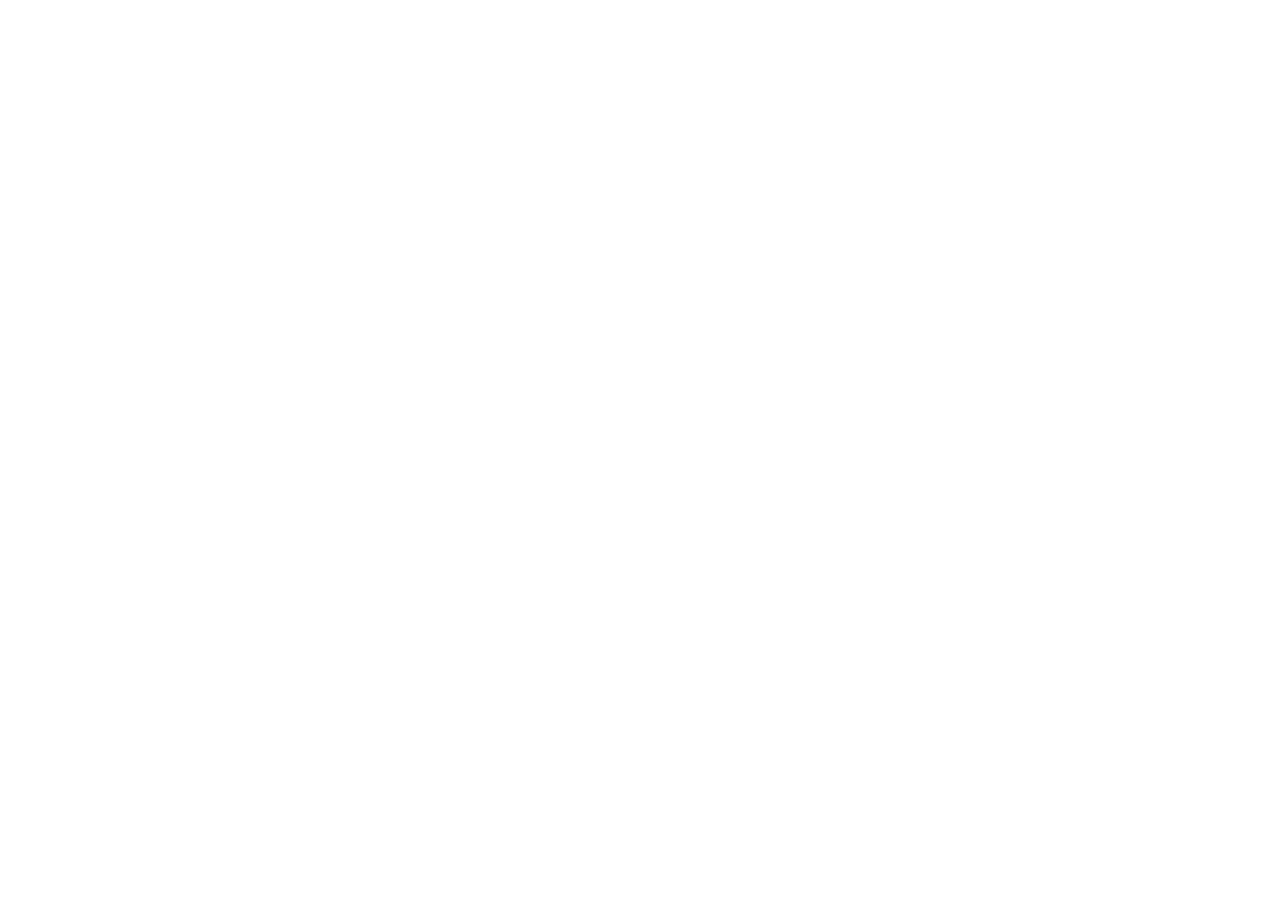
==== index.html @ b0700dcc "init object" ====
<!DOCTYPE html>
<html lang="en">

<head>
  <meta charset="UTF-8">
  <meta http-equiv="X-UA-Compatible" content="IE=edge">
  <meta name="viewport" content="width=device-width, initial-scale=1.0">
  <title>Document</title>
</head>

<body>

</body>

</html>
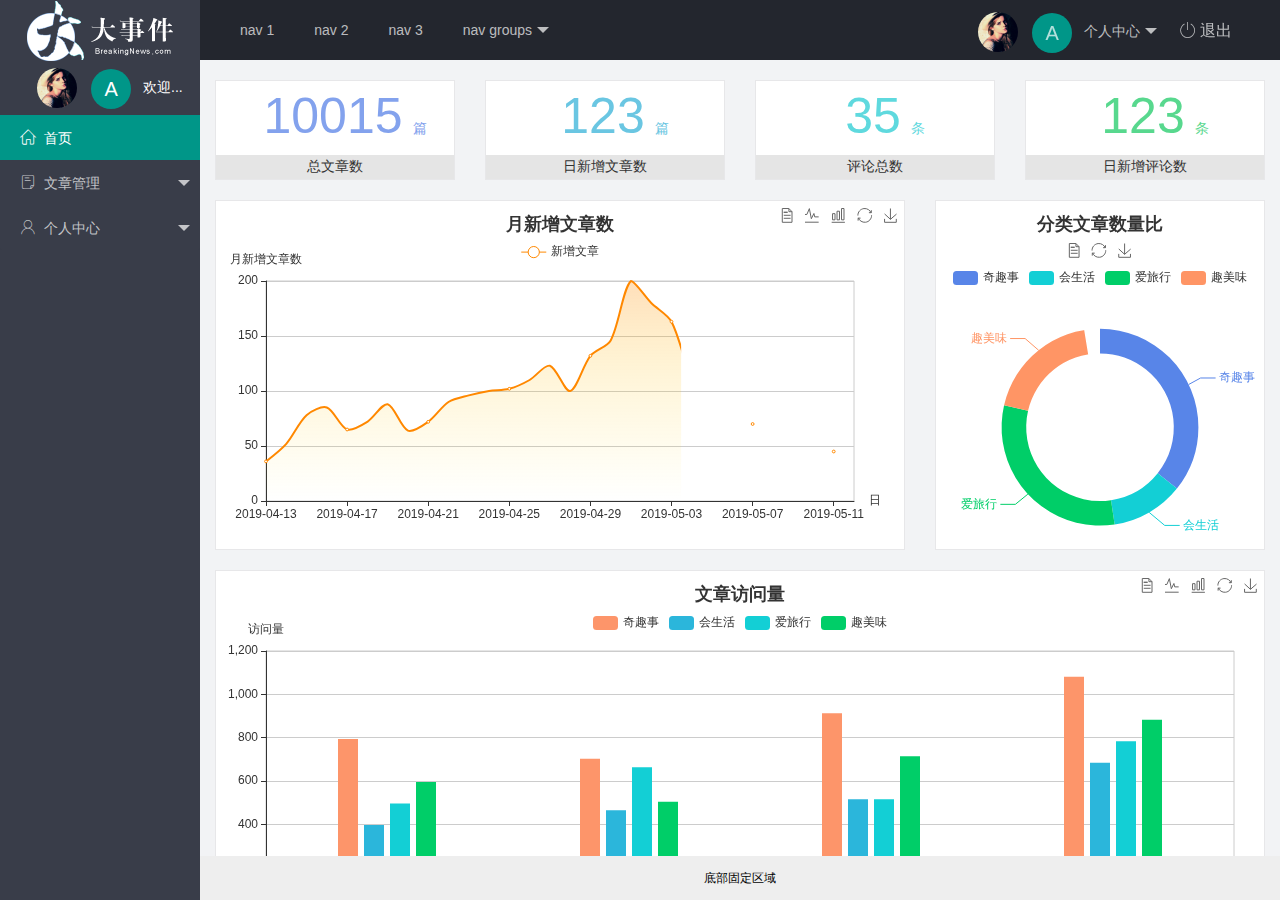
==== commit 10bdac1b: "完成主页功能" ====
--- a/index.html
+++ b/index.html
@@ -6,10 +6,99 @@
   <meta http-equiv="X-UA-Compatible" content="IE=edge">
   <meta name="viewport" content="width=device-width, initial-scale=1.0">
   <title>Document</title>
+  <link rel="stylesheet" href="/assets/lib/layui/css/layui.css">
+  <link rel="stylesheet" href="/assets/css/index.css">
+  <link rel="stylesheet" href="/assets/fonts/iconfont.css">
 </head>
 
 <body>
-
+  <div class="layui-layout layui-layout-admin">
+    <div class="layui-header">
+      <div class="layui-logo layui-hide-xs layui-bg-black"><img src="/assets/images/logo.png" alt="" /></div>
+      <!-- 头部区域（可配合layui 已有的水平导航） -->
+      <ul class="layui-nav layui-layout-left">
+  
+        <li class="layui-nav-item layui-hide-xs"><a href="">nav 1</a></li>
+        <li class="layui-nav-item layui-hide-xs"><a href="">nav 2</a></li>
+        <li class="layui-nav-item layui-hide-xs"><a href="">nav 3</a></li>
+        <li class="layui-nav-item">
+          <a href="javascript:;">nav groups</a>
+          <dl class="layui-nav-child">
+            <dd><a href="">menu 11</a></dd>
+            <dd><a href="">menu 22</a></dd>
+            <dd><a href="">menu 33</a></dd>
+          </dl>
+        </li>
+        </ul>
+        <ul class="layui-nav layui-layout-right">
+          <li class="layui-nav-item layui-hide layui-show-md-inline-block">
+            <a href="javascript:;">
+              <img src="/assets/images/sample.jpg" class="layui-nav-img">
+              <span class="text-photo">A</span>
+              个人中心
+            </a>
+            <dl class="layui-nav-child">
+              <dd><a href="">基本资料</a></dd>
+              <dd><a href="">更换头像</a></dd>
+              <dd><a href="">重置密码</a></dd>
+            </dl>
+          </li>
+          <li class="layui-nav-item" lay-header-event="menuRight" lay-unselect>
+            <a href="javascript:;" id="btn-logout">
+              <i class="iconfont icon-tuichu"> 退出</i>
+            </a>
+          </li>
+        </ul>
+        </div>
+        
+        <div class="layui-side layui-bg-black">
+          <div class="layui-side-scroll">
+            <div class="userinfo">
+              <img src="/assets/images/sample.jpg" class="layui-nav-img">
+              <span class="text-photo">A</span>
+              <span id='welcome'>欢迎...</span>
+            </div>
+            <!-- 左侧导航区域（可配合layui已有的垂直导航） -->
+            <ul class="layui-nav layui-nav-tree" lay-filter="test" lay-shrink="all">
+              <li class="layui-nav-item layui-this"><a href="/home/dashboard.html" target="fm"><i
+                    class="iconfont icon-home"></i>首页</a>
+              </li>
+              <li class="layui-nav-item">
+                <a class="" href="javascript:;"><i class="iconfont icon-16"></i>文章管理</a>
+                <dl class="layui-nav-child">
+                  <dd><a href="javascript:;"><i class="layui-icon layui-icon-app"></i>文章类型</a></dd>
+                  <dd><a href="javascript:;"><i class="layui-icon layui-icon-app"></i>文章列表</a></dd>
+                  <dd><a href="javascript:;"><i class="layui-icon layui-icon-app"></i>发布文章</a></dd>
+                </dl>
+              </li>
+              <li class="layui-nav-item">
+                <a href="javascript:;"><i class="iconfont icon-user"></i>个人中心</a>
+                <dl class="layui-nav-child">
+                  <dd><a href="javascript:;"><i class="layui-icon layui-icon-app"></i>基本资料</a></dd>
+                  <dd><a href="javascript:;"><i class="layui-icon layui-icon-app"></i>更换头像</a></dd>
+                  <dd><a href=""><i class="layui-icon layui-icon-app"></i>重置密码</a></dd>
+                </dl>
+              </li>
+        
+            </ul>
+          </div>
+        </div>
+        
+        <div class="layui-body">
+          <!-- 内容主体区域 -->
+          <iframe name="fm" src="/home/dashboard.html" frameborder="0"></iframe>
+        </div>
+        
+        <div class="layui-footer">
+          <!-- 底部固定区域 -->
+          底部固定区域
+        </div>
+        </div>
+        
+        <script src="/assets/lib/layui/layui.all.js"></script>
+        <script src="/assets/lib/jquery.js"></script>
+        <script src="/assets/js/baseAPI.js"></script>
+        <script src="/assets/js/index.js"></script>
 </body>
 
 </html>
--- a/assets/lib/layui/css/layui.css
+++ b/assets/lib/layui/css/layui.css
@@ -0,0 +1,2 @@
+/** layui-v2.5.5 MIT License By https://www.layui.com */
+ .layui-inline,img{display:inline-block;vertical-align:middle}h1,h2,h3,h4,h5,h6{font-weight:400}.layui-edge,.layui-header,.layui-inline,.layui-main{position:relative}.layui-body,.layui-edge,.layui-elip{overflow:hidden}.layui-btn,.layui-edge,.layui-inline,img{vertical-align:middle}.layui-btn,.layui-disabled,.layui-icon,.layui-unselect{-moz-user-select:none;-webkit-user-select:none;-ms-user-select:none}.layui-elip,.layui-form-checkbox span,.layui-form-pane .layui-form-label{text-overflow:ellipsis;white-space:nowrap}.layui-breadcrumb,.layui-tree-btnGroup{visibility:hidden}blockquote,body,button,dd,div,dl,dt,form,h1,h2,h3,h4,h5,h6,input,li,ol,p,pre,td,textarea,th,ul{margin:0;padding:0;-webkit-tap-highlight-color:rgba(0,0,0,0)}a:active,a:hover{outline:0}img{border:none}li{list-style:none}table{border-collapse:collapse;border-spacing:0}h4,h5,h6{font-size:100%}button,input,optgroup,option,select,textarea{font-family:inherit;font-size:inherit;font-style:inherit;font-weight:inherit;outline:0}pre{white-space:pre-wrap;white-space:-moz-pre-wrap;white-space:-pre-wrap;white-space:-o-pre-wrap;word-wrap:break-word}body{line-height:24px;font:14px Helvetica Neue,Helvetica,PingFang SC,Tahoma,Arial,sans-serif}hr{height:1px;margin:10px 0;border:0;clear:both}a{color:#333;text-decoration:none}a:hover{color:#777}a cite{font-style:normal;*cursor:pointer}.layui-border-box,.layui-border-box *{box-sizing:border-box}.layui-box,.layui-box *{box-sizing:content-box}.layui-clear{clear:both;*zoom:1}.layui-clear:after{content:'\20';clear:both;*zoom:1;display:block;height:0}.layui-inline{*display:inline;*zoom:1}.layui-edge{display:inline-block;width:0;height:0;border-width:6px;border-style:dashed;border-color:transparent}.layui-edge-top{top:-4px;border-bottom-color:#999;border-bottom-style:solid}.layui-edge-right{border-left-color:#999;border-left-style:solid}.layui-edge-bottom{top:2px;border-top-color:#999;border-top-style:solid}.layui-edge-left{border-right-color:#999;border-right-style:solid}.layui-disabled,.layui-disabled:hover{color:#d2d2d2!important;cursor:not-allowed!important}.layui-circle{border-radius:100%}.layui-show{display:block!important}.layui-hide{display:none!important}@font-face{font-family:layui-icon;src:url(../font/iconfont.eot?v=250);src:url(../font/iconfont.eot?v=250#iefix) format('embedded-opentype'),url(../font/iconfont.woff2?v=250) format('woff2'),url(../font/iconfont.woff?v=250) format('woff'),url(../font/iconfont.ttf?v=250) format('truetype'),url(../font/iconfont.svg?v=250#layui-icon) format('svg')}.layui-icon{font-family:layui-icon!important;font-size:16px;font-style:normal;-webkit-font-smoothing:antialiased;-moz-osx-font-smoothing:grayscale}.layui-icon-reply-fill:before{content:"\e611"}.layui-icon-set-fill:before{content:"\e614"}.layui-icon-menu-fill:before{content:"\e60f"}.layui-icon-search:before{content:"\e615"}.layui-icon-share:before{content:"\e641"}.layui-icon-set-sm:before{content:"\e620"}.layui-icon-engine:before{content:"\e628"}.layui-icon-close:before{content:"\1006"}.layui-icon-close-fill:before{content:"\1007"}.layui-icon-chart-screen:before{content:"\e629"}.layui-icon-star:before{content:"\e600"}.layui-icon-circle-dot:before{content:"\e617"}.layui-icon-chat:before{content:"\e606"}.layui-icon-release:before{content:"\e609"}.layui-icon-list:before{content:"\e60a"}.layui-icon-chart:before{content:"\e62c"}.layui-icon-ok-circle:before{content:"\1005"}.layui-icon-layim-theme:before{content:"\e61b"}.layui-icon-table:before{content:"\e62d"}.layui-icon-right:before{content:"\e602"}.layui-icon-left:before{content:"\e603"}.layui-icon-cart-simple:before{content:"\e698"}.layui-icon-face-cry:before{content:"\e69c"}.layui-icon-face-smile:before{content:"\e6af"}.layui-icon-survey:before{content:"\e6b2"}.layui-icon-tree:before{content:"\e62e"}.layui-icon-upload-circle:before{content:"\e62f"}.layui-icon-add-circle:before{content:"\e61f"}.layui-icon-download-circle:before{content:"\e601"}.layui-icon-templeate-1:before{content:"\e630"}.layui-icon-util:before{content:"\e631"}.layui-icon-face-surprised:before{content:"\e664"}.layui-icon-edit:before{content:"\e642"}.layui-icon-speaker:before{content:"\e645"}.layui-icon-down:before{content:"\e61a"}.layui-icon-file:before{content:"\e621"}.layui-icon-layouts:before{content:"\e632"}.layui-icon-rate-half:before{content:"\e6c9"}.layui-icon-add-circle-fine:before{content:"\e608"}.layui-icon-prev-circle:before{content:"\e633"}.layui-icon-read:before{content:"\e705"}.layui-icon-404:before{content:"\e61c"}.layui-icon-carousel:before{content:"\e634"}.layui-icon-help:before{content:"\e607"}.layui-icon-code-circle:before{content:"\e635"}.layui-icon-water:before{content:"\e636"}.layui-icon-username:before{content:"\e66f"}.layui-icon-find-fill:before{content:"\e670"}.layui-icon-about:before{content:"\e60b"}.layui-icon-location:before{content:"\e715"}.layui-icon-up:before{content:"\e619"}.layui-icon-pause:before{content:"\e651"}.layui-icon-date:before{content:"\e637"}.layui-icon-layim-uploadfile:before{content:"\e61d"}.layui-icon-delete:before{content:"\e640"}.layui-icon-play:before{content:"\e652"}.layui-icon-top:before{content:"\e604"}.layui-icon-friends:before{content:"\e612"}.layui-icon-refresh-3:before{content:"\e9aa"}.layui-icon-ok:before{content:"\e605"}.layui-icon-layer:before{content:"\e638"}.layui-icon-face-smile-fine:before{content:"\e60c"}.layui-icon-dollar:before{content:"\e659"}.layui-icon-group:before{content:"\e613"}.layui-icon-layim-download:before{content:"\e61e"}.layui-icon-picture-fine:before{content:"\e60d"}.layui-icon-link:before{content:"\e64c"}.layui-icon-diamond:before{content:"\e735"}.layui-icon-log:before{content:"\e60e"}.layui-icon-rate-solid:before{content:"\e67a"}.layui-icon-fonts-del:before{content:"\e64f"}.layui-icon-unlink:before{content:"\e64d"}.layui-icon-fonts-clear:before{content:"\e639"}.layui-icon-triangle-r:before{content:"\e623"}.layui-icon-circle:before{content:"\e63f"}.layui-icon-radio:before{content:"\e643"}.layui-icon-align-center:before{content:"\e647"}.layui-icon-align-right:before{content:"\e648"}.layui-icon-align-left:before{content:"\e649"}.layui-icon-loading-1:before{content:"\e63e"}.layui-icon-return:before{content:"\e65c"}.layui-icon-fonts-strong:before{content:"\e62b"}.layui-icon-upload:before{content:"\e67c"}.layui-icon-dialogue:before{content:"\e63a"}.layui-icon-video:before{content:"\e6ed"}.layui-icon-headset:before{content:"\e6fc"}.layui-icon-cellphone-fine:before{content:"\e63b"}.layui-icon-add-1:before{content:"\e654"}.layui-icon-face-smile-b:before{content:"\e650"}.layui-icon-fonts-html:before{content:"\e64b"}.layui-icon-form:before{content:"\e63c"}.layui-icon-cart:before{content:"\e657"}.layui-icon-camera-fill:before{content:"\e65d"}.layui-icon-tabs:before{content:"\e62a"}.layui-icon-fonts-code:before{content:"\e64e"}.layui-icon-fire:before{content:"\e756"}.layui-icon-set:before{content:"\e716"}.layui-icon-fonts-u:before{content:"\e646"}.layui-icon-triangle-d:before{content:"\e625"}.layui-icon-tips:before{content:"\e702"}.layui-icon-picture:before{content:"\e64a"}.layui-icon-more-vertical:before{content:"\e671"}.layui-icon-flag:before{content:"\e66c"}.layui-icon-loading:before{content:"\e63d"}.layui-icon-fonts-i:before{content:"\e644"}.layui-icon-refresh-1:before{content:"\e666"}.layui-icon-rmb:before{content:"\e65e"}.layui-icon-home:before{content:"\e68e"}.layui-icon-user:before{content:"\e770"}.layui-icon-notice:before{content:"\e667"}.layui-icon-login-weibo:before{content:"\e675"}.layui-icon-voice:before{content:"\e688"}.layui-icon-upload-drag:before{content:"\e681"}.layui-icon-login-qq:before{content:"\e676"}.layui-icon-snowflake:before{content:"\e6b1"}.layui-icon-file-b:before{content:"\e655"}.layui-icon-template:before{content:"\e663"}.layui-icon-auz:before{content:"\e672"}.layui-icon-console:before{content:"\e665"}.layui-icon-app:before{content:"\e653"}.layui-icon-prev:before{content:"\e65a"}.layui-icon-website:before{content:"\e7ae"}.layui-icon-next:before{content:"\e65b"}.layui-icon-component:before{content:"\e857"}.layui-icon-more:before{content:"\e65f"}.layui-icon-login-wechat:before{content:"\e677"}.layui-icon-shrink-right:before{content:"\e668"}.layui-icon-spread-left:before{content:"\e66b"}.layui-icon-camera:before{content:"\e660"}.layui-icon-note:before{content:"\e66e"}.layui-icon-refresh:before{content:"\e669"}.layui-icon-female:before{content:"\e661"}.layui-icon-male:before{content:"\e662"}.layui-icon-password:before{content:"\e673"}.layui-icon-senior:before{content:"\e674"}.layui-icon-theme:before{content:"\e66a"}.layui-icon-tread:before{content:"\e6c5"}.layui-icon-praise:before{content:"\e6c6"}.layui-icon-star-fill:before{content:"\e658"}.layui-icon-rate:before{content:"\e67b"}.layui-icon-template-1:before{content:"\e656"}.layui-icon-vercode:before{content:"\e679"}.layui-icon-cellphone:before{content:"\e678"}.layui-icon-screen-full:before{content:"\e622"}.layui-icon-screen-restore:before{content:"\e758"}.layui-icon-cols:before{content:"\e610"}.layui-icon-export:before{content:"\e67d"}.layui-icon-print:before{content:"\e66d"}.layui-icon-slider:before{content:"\e714"}.layui-icon-addition:before{content:"\e624"}.layui-icon-subtraction:before{content:"\e67e"}.layui-icon-service:before{content:"\e626"}.layui-icon-transfer:before{content:"\e691"}.layui-main{width:1140px;margin:0 auto}.layui-header{z-index:1000;height:60px}.layui-header a:hover{transition:all .5s;-webkit-transition:all .5s}.layui-side{position:fixed;left:0;top:0;bottom:0;z-index:999;width:200px;overflow-x:hidden}.layui-side-scroll{position:relative;width:220px;height:100%;overflow-x:hidden}.layui-body{position:absolute;left:200px;right:0;top:0;bottom:0;z-index:998;width:auto;overflow-y:auto;box-sizing:border-box}.layui-layout-body{overflow:hidden}.layui-layout-admin .layui-header{background-color:#23262E}.layui-layout-admin .layui-side{top:60px;width:200px;overflow-x:hidden}.layui-layout-admin .layui-body{position:fixed;top:60px;bottom:44px}.layui-layout-admin .layui-main{width:auto;margin:0 15px}.layui-layout-admin .layui-footer{position:fixed;left:200px;right:0;bottom:0;height:44px;line-height:44px;padding:0 15px;background-color:#eee}.layui-layout-admin .layui-logo{position:absolute;left:0;top:0;width:200px;height:100%;line-height:60px;text-align:center;color:#009688;font-size:16px}.layui-layout-admin .layui-header .layui-nav{background:0 0}.layui-layout-left{position:absolute!important;left:200px;top:0}.layui-layout-right{position:absolute!important;right:0;top:0}.layui-container{position:relative;margin:0 auto;padding:0 15px;box-sizing:border-box}.layui-fluid{position:relative;margin:0 auto;padding:0 15px}.layui-row:after,.layui-row:before{content:'';display:block;clear:both}.layui-col-lg1,.layui-col-lg10,.layui-col-lg11,.layui-col-lg12,.layui-col-lg2,.layui-col-lg3,.layui-col-lg4,.layui-col-lg5,.layui-col-lg6,.layui-col-lg7,.layui-col-lg8,.layui-col-lg9,.layui-col-md1,.layui-col-md10,.layui-col-md11,.layui-col-md12,.layui-col-md2,.layui-col-md3,.layui-col-md4,.layui-col-md5,.layui-col-md6,.layui-col-md7,.layui-col-md8,.layui-col-md9,.layui-col-sm1,.layui-col-sm10,.layui-col-sm11,.layui-col-sm12,.layui-col-sm2,.layui-col-sm3,.layui-col-sm4,.layui-col-sm5,.layui-col-sm6,.layui-col-sm7,.layui-col-sm8,.layui-col-sm9,.layui-col-xs1,.layui-col-xs10,.layui-col-xs11,.layui-col-xs12,.layui-col-xs2,.layui-col-xs3,.layui-col-xs4,.layui-col-xs5,.layui-col-xs6,.layui-col-xs7,.layui-col-xs8,.layui-col-xs9{position:relative;display:block;box-sizing:border-box}.layui-col-xs1,.layui-col-xs10,.layui-col-xs11,.layui-col-xs12,.layui-col-xs2,.layui-col-xs3,.layui-col-xs4,.layui-col-xs5,.layui-col-xs6,.layui-col-xs7,.layui-col-xs8,.layui-col-xs9{float:left}.layui-col-xs1{width:8.33333333%}.layui-col-xs2{width:16.66666667%}.layui-col-xs3{width:25%}.layui-col-xs4{width:33.33333333%}.layui-col-xs5{width:41.66666667%}.layui-col-xs6{width:50%}.layui-col-xs7{width:58.33333333%}.layui-col-xs8{width:66.66666667%}.layui-col-xs9{width:75%}.layui-col-xs10{width:83.33333333%}.layui-col-xs11{width:91.66666667%}.layui-col-xs12{width:100%}.layui-col-xs-offset1{margin-left:8.33333333%}.layui-col-xs-offset2{margin-left:16.66666667%}.layui-col-xs-offset3{margin-left:25%}.layui-col-xs-offset4{margin-left:33.33333333%}.layui-col-xs-offset5{margin-left:41.66666667%}.layui-col-xs-offset6{margin-left:50%}.layui-col-xs-offset7{margin-left:58.33333333%}.layui-col-xs-offset8{margin-left:66.66666667%}.layui-col-xs-offset9{margin-left:75%}.layui-col-xs-offset10{margin-left:83.33333333%}.layui-col-xs-offset11{margin-left:91.66666667%}.layui-col-xs-offset12{margin-left:100%}@media screen and (max-width:768px){.layui-hide-xs{display:none!important}.layui-show-xs-block{display:block!important}.layui-show-xs-inline{display:inline!important}.layui-show-xs-inline-block{display:inline-block!important}}@media screen and (min-width:768px){.layui-container{width:750px}.layui-hide-sm{display:none!important}.layui-show-sm-block{display:block!important}.layui-show-sm-inline{display:inline!important}.layui-show-sm-inline-block{display:inline-block!important}.layui-col-sm1,.layui-col-sm10,.layui-col-sm11,.layui-col-sm12,.layui-col-sm2,.layui-col-sm3,.layui-col-sm4,.layui-col-sm5,.layui-col-sm6,.layui-col-sm7,.layui-col-sm8,.layui-col-sm9{float:left}.layui-col-sm1{width:8.33333333%}.layui-col-sm2{width:16.66666667%}.layui-col-sm3{width:25%}.layui-col-sm4{width:33.33333333%}.layui-col-sm5{width:41.66666667%}.layui-col-sm6{width:50%}.layui-col-sm7{width:58.33333333%}.layui-col-sm8{width:66.66666667%}.layui-col-sm9{width:75%}.layui-col-sm10{width:83.33333333%}.layui-col-sm11{width:91.66666667%}.layui-col-sm12{width:100%}.layui-col-sm-offset1{margin-left:8.33333333%}.layui-col-sm-offset2{margin-left:16.66666667%}.layui-col-sm-offset3{margin-left:25%}.layui-col-sm-offset4{margin-left:33.33333333%}.layui-col-sm-offset5{margin-left:41.66666667%}.layui-col-sm-offset6{margin-left:50%}.layui-col-sm-offset7{margin-left:58.33333333%}.layui-col-sm-offset8{margin-left:66.66666667%}.layui-col-sm-offset9{margin-left:75%}.layui-col-sm-offset10{margin-left:83.33333333%}.layui-col-sm-offset11{margin-left:91.66666667%}.layui-col-sm-offset12{margin-left:100%}}@media screen and (min-width:992px){.layui-container{width:970px}.layui-hide-md{display:none!important}.layui-show-md-block{display:block!important}.layui-show-md-inline{display:inline!important}.layui-show-md-inline-block{display:inline-block!important}.layui-col-md1,.layui-col-md10,.layui-col-md11,.layui-col-md12,.layui-col-md2,.layui-col-md3,.layui-col-md4,.layui-col-md5,.layui-col-md6,.layui-col-md7,.layui-col-md8,.layui-col-md9{float:left}.layui-col-md1{width:8.33333333%}.layui-col-md2{width:16.66666667%}.layui-col-md3{width:25%}.layui-col-md4{width:33.33333333%}.layui-col-md5{width:41.66666667%}.layui-col-md6{width:50%}.layui-col-md7{width:58.33333333%}.layui-col-md8{width:66.66666667%}.layui-col-md9{width:75%}.layui-col-md10{width:83.33333333%}.layui-col-md11{width:91.66666667%}.layui-col-md12{width:100%}.layui-col-md-offset1{margin-left:8.33333333%}.layui-col-md-offset2{margin-left:16.66666667%}.layui-col-md-offset3{margin-left:25%}.layui-col-md-offset4{margin-left:33.33333333%}.layui-col-md-offset5{margin-left:41.66666667%}.layui-col-md-offset6{margin-left:50%}.layui-col-md-offset7{margin-left:58.33333333%}.layui-col-md-offset8{margin-left:66.66666667%}.layui-col-md-offset9{margin-left:75%}.layui-col-md-offset10{margin-left:83.33333333%}.layui-col-md-offset11{margin-left:91.66666667%}.layui-col-md-offset12{margin-left:100%}}@media screen and (min-width:1200px){.layui-container{width:1170px}.layui-hide-lg{display:none!important}.layui-show-lg-block{display:block!important}.layui-show-lg-inline{display:inline!important}.layui-show-lg-inline-block{display:inline-block!important}.layui-col-lg1,.layui-col-lg10,.layui-col-lg11,.layui-col-lg12,.layui-col-lg2,.layui-col-lg3,.layui-col-lg4,.layui-col-lg5,.layui-col-lg6,.layui-col-lg7,.layui-col-lg8,.layui-col-lg9{float:left}.layui-col-lg1{width:8.33333333%}.layui-col-lg2{width:16.66666667%}.layui-col-lg3{width:25%}.layui-col-lg4{width:33.33333333%}.layui-col-lg5{width:41.66666667%}.layui-col-lg6{width:50%}.layui-col-lg7{width:58.33333333%}.layui-col-lg8{width:66.66666667%}.layui-col-lg9{width:75%}.layui-col-lg10{width:83.33333333%}.layui-col-lg11{width:91.66666667%}.layui-col-lg12{width:100%}.layui-col-lg-offset1{margin-left:8.33333333%}.layui-col-lg-offset2{margin-left:16.66666667%}.layui-col-lg-offset3{margin-left:25%}.layui-col-lg-offset4{margin-left:33.33333333%}.layui-col-lg-offset5{margin-left:41.66666667%}.layui-col-lg-offset6{margin-left:50%}.layui-col-lg-offset7{margin-left:58.33333333%}.layui-col-lg-offset8{margin-left:66.66666667%}.layui-col-lg-offset9{margin-left:75%}.layui-col-lg-offset10{margin-left:83.33333333%}.layui-col-lg-offset11{margin-left:91.66666667%}.layui-col-lg-offset12{margin-left:100%}}.layui-col-space1{margin:-.5px}.layui-col-space1>*{padding:.5px}.layui-col-space3{margin:-1.5px}.layui-col-space3>*{padding:1.5px}.layui-col-space5{margin:-2.5px}.layui-col-space5>*{padding:2.5px}.layui-col-space8{margin:-3.5px}.layui-col-space8>*{padding:3.5px}.layui-col-space10{margin:-5px}.layui-col-space10>*{padding:5px}.layui-col-space12{margin:-6px}.layui-col-space12>*{padding:6px}.layui-col-space15{margin:-7.5px}.layui-col-space15>*{padding:7.5px}.layui-col-space18{margin:-9px}.layui-col-space18>*{padding:9px}.layui-col-space20{margin:-10px}.layui-col-space20>*{padding:10px}.layui-col-space22{margin:-11px}.layui-col-space22>*{padding:11px}.layui-col-space25{margin:-12.5px}.layui-col-space25>*{padding:12.5px}.layui-col-space30{margin:-15px}.layui-col-space30>*{padding:15px}.layui-btn,.layui-input,.layui-select,.layui-textarea,.layui-upload-button{outline:0;-webkit-appearance:none;transition:all .3s;-webkit-transition:all .3s;box-sizing:border-box}.layui-elem-quote{margin-bottom:10px;padding:15px;line-height:22px;border-left:5px solid #009688;border-radius:0 2px 2px 0;background-color:#f2f2f2}.layui-quote-nm{border-style:solid;border-width:1px 1px 1px 5px;background:0 0}.layui-elem-field{margin-bottom:10px;padding:0;border-width:1px;border-style:solid}.layui-elem-field legend{margin-left:20px;padding:0 10px;font-size:20px;font-weight:300}.layui-field-title{margin:10px 0 20px;border-width:1px 0 0}.layui-field-box{padding:10px 15px}.layui-field-title .layui-field-box{padding:10px 0}.layui-progress{position:relative;height:6px;border-radius:20px;background-color:#e2e2e2}.layui-progress-bar{position:absolute;left:0;top:0;width:0;max-width:100%;height:6px;border-radius:20px;text-align:right;background-color:#5FB878;transition:all .3s;-webkit-transition:all .3s}.layui-progress-big,.layui-progress-big .layui-progress-bar{height:18px;line-height:18px}.layui-progress-text{position:relative;top:-20px;line-height:18px;font-size:12px;color:#666}.layui-progress-big .layui-progress-text{position:static;padding:0 10px;color:#fff}.layui-collapse{border-width:1px;border-style:solid;border-radius:2px}.layui-colla-content,.layui-colla-item{border-top-width:1px;border-top-style:solid}.layui-colla-item:first-child{border-top:none}.layui-colla-title{position:relative;height:42px;line-height:42px;padding:0 15px 0 35px;color:#333;background-color:#f2f2f2;cursor:pointer;font-size:14px;overflow:hidden}.layui-colla-content{display:none;padding:10px 15px;line-height:22px;color:#666}.layui-colla-icon{position:absolute;left:15px;top:0;font-size:14px}.layui-card{margin-bottom:15px;border-radius:2px;background-color:#fff;box-shadow:0 1px 2px 0 rgba(0,0,0,.05)}.layui-card:last-child{margin-bottom:0}.layui-card-header{position:relative;height:42px;line-height:42px;padding:0 15px;border-bottom:1px solid #f6f6f6;color:#333;border-radius:2px 2px 0 0;font-size:14px}.layui-bg-black,.layui-bg-blue,.layui-bg-cyan,.layui-bg-green,.layui-bg-orange,.layui-bg-red{color:#fff!important}.layui-card-body{position:relative;padding:10px 15px;line-height:24px}.layui-card-body[pad15]{padding:15px}.layui-card-body[pad20]{padding:20px}.layui-card-body .layui-table{margin:5px 0}.layui-card .layui-tab{margin:0}.layui-panel-window{position:relative;padding:15px;border-radius:0;border-top:5px solid #E6E6E6;background-color:#fff}.layui-auxiliar-moving{position:fixed;left:0;right:0;top:0;bottom:0;width:100%;height:100%;background:0 0;z-index:9999999999}.layui-form-label,.layui-form-mid,.layui-form-select,.layui-input-block,.layui-input-inline,.layui-textarea{position:relative}.layui-bg-red{background-color:#FF5722!important}.layui-bg-orange{background-color:#FFB800!important}.layui-bg-green{background-color:#009688!important}.layui-bg-cyan{background-color:#2F4056!important}.layui-bg-blue{background-color:#1E9FFF!important}.layui-bg-black{background-color:#393D49!important}.layui-bg-gray{background-color:#eee!important;color:#666!important}.layui-badge-rim,.layui-colla-content,.layui-colla-item,.layui-collapse,.layui-elem-field,.layui-form-pane .layui-form-item[pane],.layui-form-pane .layui-form-label,.layui-input,.layui-layedit,.layui-layedit-tool,.layui-quote-nm,.layui-select,.layui-tab-bar,.layui-tab-card,.layui-tab-title,.layui-tab-title .layui-this:after,.layui-textarea{border-color:#e6e6e6}.layui-timeline-item:before,hr{background-color:#e6e6e6}.layui-text{line-height:22px;font-size:14px;color:#666}.layui-text h1,.layui-text h2,.layui-text h3{font-weight:500;color:#333}.layui-text h1{font-size:30px}.layui-text h2{font-size:24px}.layui-text h3{font-size:18px}.layui-text a:not(.layui-btn){color:#01AAED}.layui-text a:not(.layui-btn):hover{text-decoration:underline}.layui-text ul{padding:5px 0 5px 15px}.layui-text ul li{margin-top:5px;list-style-type:disc}.layui-text em,.layui-word-aux{color:#999!important;padding:0 5px!important}.layui-btn{display:inline-block;height:38px;line-height:38px;padding:0 18px;background-color:#009688;color:#fff;white-space:nowrap;text-align:center;font-size:14px;border:none;border-radius:2px;cursor:pointer}.layui-btn:hover{opacity:.8;filter:alpha(opacity=80);color:#fff}.layui-btn:active{opacity:1;filter:alpha(opacity=100)}.layui-btn+.layui-btn{margin-left:10px}.layui-btn-container{font-size:0}.layui-btn-container .layui-btn{margin-right:10px;margin-bottom:10px}.layui-btn-container .layui-btn+.layui-btn{margin-left:0}.layui-table .layui-btn-container .layui-btn{margin-bottom:9px}.layui-btn-radius{border-radius:100px}.layui-btn .layui-icon{margin-right:3px;font-size:18px;vertical-align:bottom;vertical-align:middle\9}.layui-btn-primary{border:1px solid #C9C9C9;background-color:#fff;color:#555}.layui-btn-primary:hover{border-color:#009688;color:#333}.layui-btn-normal{background-color:#1E9FFF}.layui-btn-warm{background-color:#FFB800}.layui-btn-danger{background-color:#FF5722}.layui-btn-checked{background-color:#5FB878}.layui-btn-disabled,.layui-btn-disabled:active,.layui-btn-disabled:hover{border:1px solid #e6e6e6;background-color:#FBFBFB;color:#C9C9C9;cursor:not-allowed;opacity:1}.layui-btn-lg{height:44px;line-height:44px;padding:0 25px;font-size:16px}.layui-btn-sm{height:30px;line-height:30px;padding:0 10px;font-size:12px}.layui-btn-sm i{font-size:16px!important}.layui-btn-xs{height:22px;line-height:22px;padding:0 5px;font-size:12px}.layui-btn-xs i{font-size:14px!important}.layui-btn-group{display:inline-block;vertical-align:middle;font-size:0}.layui-btn-group .layui-btn{margin-left:0!important;margin-right:0!important;border-left:1px solid rgba(255,255,255,.5);border-radius:0}.layui-btn-group .layui-btn-primary{border-left:none}.layui-btn-group .layui-btn-primary:hover{border-color:#C9C9C9;color:#009688}.layui-btn-group .layui-btn:first-child{border-left:none;border-radius:2px 0 0 2px}.layui-btn-group .layui-btn-primary:first-child{border-left:1px solid #c9c9c9}.layui-btn-group .layui-btn:last-child{border-radius:0 2px 2px 0}.layui-btn-group .layui-btn+.layui-btn{margin-left:0}.layui-btn-group+.layui-btn-group{margin-left:10px}.layui-btn-fluid{width:100%}.layui-input,.layui-select,.layui-textarea{height:38px;line-height:1.3;line-height:38px\9;border-width:1px;border-style:solid;background-color:#fff;border-radius:2px}.layui-input::-webkit-input-placeholder,.layui-select::-webkit-input-placeholder,.layui-textarea::-webkit-input-placeholder{line-height:1.3}.layui-input,.layui-textarea{display:block;width:100%;padding-left:10px}.layui-input:hover,.layui-textarea:hover{border-color:#D2D2D2!important}.layui-input:focus,.layui-textarea:focus{border-color:#C9C9C9!important}.layui-textarea{min-height:100px;height:auto;line-height:20px;padding:6px 10px;resize:vertical}.layui-select{padding:0 10px}.layui-form input[type=checkbox],.layui-form input[type=radio],.layui-form select{display:none}.layui-form [lay-ignore]{display:initial}.layui-form-item{margin-bottom:15px;clear:both;*zoom:1}.layui-form-item:after{content:'\20';clear:both;*zoom:1;display:block;height:0}.layui-form-label{float:left;display:block;padding:9px 15px;width:80px;font-weight:400;line-height:20px;text-align:right}.layui-form-label-col{display:block;float:none;padding:9px 0;line-height:20px;text-align:left}.layui-form-item .layui-inline{margin-bottom:5px;margin-right:10px}.layui-input-block{margin-left:110px;min-height:36px}.layui-input-inline{display:inline-block;vertical-align:middle}.layui-form-item .layui-input-inline{float:left;width:190px;margin-right:10px}.layui-form-text .layui-input-inline{width:auto}.layui-form-mid{float:left;display:block;padding:9px 0!important;line-height:20px;margin-right:10px}.layui-form-danger+.layui-form-select .layui-input,.layui-form-danger:focus{border-color:#FF5722!important}.layui-form-select .layui-input{padding-right:30px;cursor:pointer}.layui-form-select .layui-edge{position:absolute;right:10px;top:50%;margin-top:-3px;cursor:pointer;border-width:6px;border-top-color:#c2c2c2;border-top-style:solid;transition:all .3s;-webkit-transition:all .3s}.layui-form-select dl{display:none;position:absolute;left:0;top:42px;padding:5px 0;z-index:899;min-width:100%;border:1px solid #d2d2d2;max-height:300px;overflow-y:auto;background-color:#fff;border-radius:2px;box-shadow:0 2px 4px rgba(0,0,0,.12);box-sizing:border-box}.layui-form-select dl dd,.layui-form-select dl dt{padding:0 10px;line-height:36px;white-space:nowrap;overflow:hidden;text-overflow:ellipsis}.layui-form-select dl dt{font-size:12px;color:#999}.layui-form-select dl dd{cursor:pointer}.layui-form-select dl dd:hover{background-color:#f2f2f2;-webkit-transition:.5s all;transition:.5s all}.layui-form-select .layui-select-group dd{padding-left:20px}.layui-form-select dl dd.layui-select-tips{padding-left:10px!important;color:#999}.layui-form-select dl dd.layui-this{background-color:#5FB878;color:#fff}.layui-form-checkbox,.layui-form-select dl dd.layui-disabled{background-color:#fff}.layui-form-selected dl{display:block}.layui-form-checkbox,.layui-form-checkbox *,.layui-form-switch{display:inline-block;vertical-align:middle}.layui-form-selected .layui-edge{margin-top:-9px;-webkit-transform:rotate(180deg);transform:rotate(180deg);margin-top:-3px\9}:root .layui-form-selected .layui-edge{margin-top:-9px\0/IE9}.layui-form-selectup dl{top:auto;bottom:42px}.layui-select-none{margin:5px 0;text-align:center;color:#999}.layui-select-disabled .layui-disabled{border-color:#eee!important}.layui-select-disabled .layui-edge{border-top-color:#d2d2d2}.layui-form-checkbox{position:relative;height:30px;line-height:30px;margin-right:10px;padding-right:30px;cursor:pointer;font-size:0;-webkit-transition:.1s linear;transition:.1s linear;box-sizing:border-box}.layui-form-checkbox span{padding:0 10px;height:100%;font-size:14px;border-radius:2px 0 0 2px;background-color:#d2d2d2;color:#fff;overflow:hidden}.layui-form-checkbox:hover span{background-color:#c2c2c2}.layui-form-checkbox i{position:absolute;right:0;top:0;width:30px;height:28px;border:1px solid #d2d2d2;border-left:none;border-radius:0 2px 2px 0;color:#fff;font-size:20px;text-align:center}.layui-form-checkbox:hover i{border-color:#c2c2c2;color:#c2c2c2}.layui-form-checked,.layui-form-checked:hover{border-color:#5FB878}.layui-form-checked span,.layui-form-checked:hover span{background-color:#5FB878}.layui-form-checked i,.layui-form-checked:hover i{color:#5FB878}.layui-form-item .layui-form-checkbox{margin-top:4px}.layui-form-checkbox[lay-skin=primary]{height:auto!important;line-height:normal!important;min-width:18px;min-height:18px;border:none!important;margin-right:0;padding-left:28px;padding-right:0;background:0 0}.layui-form-checkbox[lay-skin=primary] span{padding-left:0;padding-right:15px;line-height:18px;background:0 0;color:#666}.layui-form-checkbox[lay-skin=primary] i{right:auto;left:0;width:16px;height:16px;line-height:16px;border:1px solid #d2d2d2;font-size:12px;border-radius:2px;background-color:#fff;-webkit-transition:.1s linear;transition:.1s linear}.layui-form-checkbox[lay-skin=primary]:hover i{border-color:#5FB878;color:#fff}.layui-form-checked[lay-skin=primary] i{border-color:#5FB878!important;background-color:#5FB878;color:#fff}.layui-checkbox-disbaled[lay-skin=primary] span{background:0 0!important;color:#c2c2c2}.layui-checkbox-disbaled[lay-skin=primary]:hover i{border-color:#d2d2d2}.layui-form-item .layui-form-checkbox[lay-skin=primary]{margin-top:10px}.layui-form-switch{position:relative;height:22px;line-height:22px;min-width:35px;padding:0 5px;margin-top:8px;border:1px solid #d2d2d2;border-radius:20px;cursor:pointer;background-color:#fff;-webkit-transition:.1s linear;transition:.1s linear}.layui-form-switch i{position:absolute;left:5px;top:3px;width:16px;height:16px;border-radius:20px;background-color:#d2d2d2;-webkit-transition:.1s linear;transition:.1s linear}.layui-form-switch em{position:relative;top:0;width:25px;margin-left:21px;padding:0!important;text-align:center!important;color:#999!important;font-style:normal!important;font-size:12px}.layui-form-onswitch{border-color:#5FB878;background-color:#5FB878}.layui-checkbox-disbaled,.layui-checkbox-disbaled i{border-color:#e2e2e2!important}.layui-form-onswitch i{left:100%;margin-left:-21px;background-color:#fff}.layui-form-onswitch em{margin-left:5px;margin-right:21px;color:#fff!important}.layui-checkbox-disbaled span{background-color:#e2e2e2!important}.layui-checkbox-disbaled:hover i{color:#fff!important}[lay-radio]{display:none}.layui-form-radio,.layui-form-radio *{display:inline-block;vertical-align:middle}.layui-form-radio{line-height:28px;margin:6px 10px 0 0;padding-right:10px;cursor:pointer;font-size:0}.layui-form-radio *{font-size:14px}.layui-form-radio>i{margin-right:8px;font-size:22px;color:#c2c2c2}.layui-form-radio>i:hover,.layui-form-radioed>i{color:#5FB878}.layui-radio-disbaled>i{color:#e2e2e2!important}.layui-form-pane .layui-form-label{width:110px;padding:8px 15px;height:38px;line-height:20px;border-width:1px;border-style:solid;border-radius:2px 0 0 2px;text-align:center;background-color:#FBFBFB;overflow:hidden;box-sizing:border-box}.layui-form-pane .layui-input-inline{margin-left:-1px}.layui-form-pane .layui-input-block{margin-left:110px;left:-1px}.layui-form-pane .layui-input{border-radius:0 2px 2px 0}.layui-form-pane .layui-form-text .layui-form-label{float:none;width:100%;border-radius:2px;box-sizing:border-box;text-align:left}.layui-form-pane .layui-form-text .layui-input-inline{display:block;margin:0;top:-1px;clear:both}.layui-form-pane .layui-form-text .layui-input-block{margin:0;left:0;top:-1px}.layui-form-pane .layui-form-text .layui-textarea{min-height:100px;border-radius:0 0 2px 2px}.layui-form-pane .layui-form-checkbox{margin:4px 0 4px 10px}.layui-form-pane .layui-form-radio,.layui-form-pane .layui-form-switch{margin-top:6px;margin-left:10px}.layui-form-pane .layui-form-item[pane]{position:relative;border-width:1px;border-style:solid}.layui-form-pane .layui-form-item[pane] .layui-form-label{position:absolute;left:0;top:0;height:100%;border-width:0 1px 0 0}.layui-form-pane .layui-form-item[pane] .layui-input-inline{margin-left:110px}@media screen and (max-width:450px){.layui-form-item .layui-form-label{text-overflow:ellipsis;overflow:hidden;white-space:nowrap}.layui-form-item .layui-inline{display:block;margin-right:0;margin-bottom:20px;clear:both}.layui-form-item .layui-inline:after{content:'\20';clear:both;display:block;height:0}.layui-form-item .layui-input-inline{display:block;float:none;left:-3px;width:auto;margin:0 0 10px 112px}.layui-form-item .layui-input-inline+.layui-form-mid{margin-left:110px;top:-5px;padding:0}.layui-form-item .layui-form-checkbox{margin-right:5px;margin-bottom:5px}}.layui-layedit{border-width:1px;border-style:solid;border-radius:2px}.layui-layedit-tool{padding:3px 5px;border-bottom-width:1px;border-bottom-style:solid;font-size:0}.layedit-tool-fixed{position:fixed;top:0;border-top:1px solid #e2e2e2}.layui-layedit-tool .layedit-tool-mid,.layui-layedit-tool .layui-icon{display:inline-block;vertical-align:middle;text-align:center;font-size:14px}.layui-layedit-tool .layui-icon{position:relative;width:32px;height:30px;line-height:30px;margin:3px 5px;color:#777;cursor:pointer;border-radius:2px}.layui-layedit-tool .layui-icon:hover{color:#393D49}.layui-layedit-tool .layui-icon:active{color:#000}.layui-layedit-tool .layedit-tool-active{background-color:#e2e2e2;color:#000}.layui-layedit-tool .layui-disabled,.layui-layedit-tool .layui-disabled:hover{color:#d2d2d2;cursor:not-allowed}.layui-layedit-tool .layedit-tool-mid{width:1px;height:18px;margin:0 10px;background-color:#d2d2d2}.layedit-tool-html{width:50px!important;font-size:30px!important}.layedit-tool-b,.layedit-tool-code,.layedit-tool-help{font-size:16px!important}.layedit-tool-d,.layedit-tool-face,.layedit-tool-image,.layedit-tool-unlink{font-size:18px!important}.layedit-tool-image input{position:absolute;font-size:0;left:0;top:0;width:100%;height:100%;opacity:.01;filter:Alpha(opacity=1);cursor:pointer}.layui-layedit-iframe iframe{display:block;width:100%}#LAY_layedit_code{overflow:hidden}.layui-laypage{display:inline-block;*display:inline;*zoom:1;vertical-align:middle;margin:10px 0;font-size:0}.layui-laypage>a:first-child,.layui-laypage>a:first-child em{border-radius:2px 0 0 2px}.layui-laypage>a:last-child,.layui-laypage>a:last-child em{border-radius:0 2px 2px 0}.layui-laypage>:first-child{margin-left:0!important}.layui-laypage>:last-child{margin-right:0!important}.layui-laypage a,.layui-laypage button,.layui-laypage input,.layui-laypage select,.layui-laypage span{border:1px solid #e2e2e2}.layui-laypage a,.layui-laypage span{display:inline-block;*display:inline;*zoom:1;vertical-align:middle;padding:0 15px;height:28px;line-height:28px;margin:0 -1px 5px 0;background-color:#fff;color:#333;font-size:12px}.layui-flow-more a *,.layui-laypage input,.layui-table-view select[lay-ignore]{display:inline-block}.layui-laypage a:hover{color:#009688}.layui-laypage em{font-style:normal}.layui-laypage .layui-laypage-spr{color:#999;font-weight:700}.layui-laypage a{text-decoration:none}.layui-laypage .layui-laypage-curr{position:relative}.layui-laypage .layui-laypage-curr em{position:relative;color:#fff}.layui-laypage .layui-laypage-curr .layui-laypage-em{position:absolute;left:-1px;top:-1px;padding:1px;width:100%;height:100%;background-color:#009688}.layui-laypage-em{border-radius:2px}.layui-laypage-next em,.layui-laypage-prev em{font-family:Sim sun;font-size:16px}.layui-laypage .layui-laypage-count,.layui-laypage .layui-laypage-limits,.layui-laypage .layui-laypage-refresh,.layui-laypage .layui-laypage-skip{margin-left:10px;margin-right:10px;padding:0;border:none}.layui-laypage .layui-laypage-limits,.layui-laypage .layui-laypage-refresh{vertical-align:top}.layui-laypage .layui-laypage-refresh i{font-size:18px;cursor:pointer}.layui-laypage select{height:22px;padding:3px;border-radius:2px;cursor:pointer}.layui-laypage .layui-laypage-skip{height:30px;line-height:30px;color:#999}.layui-laypage button,.layui-laypage input{height:30px;line-height:30px;border-radius:2px;vertical-align:top;background-color:#fff;box-sizing:border-box}.layui-laypage input{width:40px;margin:0 10px;padding:0 3px;text-align:center}.layui-laypage input:focus,.layui-laypage select:focus{border-color:#009688!important}.layui-laypage button{margin-left:10px;padding:0 10px;cursor:pointer}.layui-table,.layui-table-view{margin:10px 0}.layui-flow-more{margin:10px 0;text-align:center;color:#999;font-size:14px}.layui-flow-more a{height:32px;line-height:32px}.layui-flow-more a *{vertical-align:top}.layui-flow-more a cite{padding:0 20px;border-radius:3px;background-color:#eee;color:#333;font-style:normal}.layui-flow-more a cite:hover{opacity:.8}.layui-flow-more a i{font-size:30px;color:#737383}.layui-table{width:100%;background-color:#fff;color:#666}.layui-table tr{transition:all .3s;-webkit-transition:all .3s}.layui-table th{text-align:left;font-weight:400}.layui-table tbody tr:hover,.layui-table thead tr,.layui-table-click,.layui-table-header,.layui-table-hover,.layui-table-mend,.layui-table-patch,.layui-table-tool,.layui-table-total,.layui-table-total tr,.layui-table[lay-even] tr:nth-child(even){background-color:#f2f2f2}.layui-table td,.layui-table th,.layui-table-col-set,.layui-table-fixed-r,.layui-table-grid-down,.layui-table-header,.layui-table-page,.layui-table-tips-main,.layui-table-tool,.layui-table-total,.layui-table-view,.layui-table[lay-skin=line],.layui-table[lay-skin=row]{border-width:1px;border-style:solid;border-color:#e6e6e6}.layui-table td,.layui-table th{position:relative;padding:9px 15px;min-height:20px;line-height:20px;font-size:14px}.layui-table[lay-skin=line] td,.layui-table[lay-skin=line] th{border-width:0 0 1px}.layui-table[lay-skin=row] td,.layui-table[lay-skin=row] th{border-width:0 1px 0 0}.layui-table[lay-skin=nob] td,.layui-table[lay-skin=nob] th{border:none}.layui-table img{max-width:100px}.layui-table[lay-size=lg] td,.layui-table[lay-size=lg] th{padding:15px 30px}.layui-table-view .layui-table[lay-size=lg] .layui-table-cell{height:40px;line-height:40px}.layui-table[lay-size=sm] td,.layui-table[lay-size=sm] th{font-size:12px;padding:5px 10px}.layui-table-view .layui-table[lay-size=sm] .layui-table-cell{height:20px;line-height:20px}.layui-table[lay-data]{display:none}.layui-table-box{position:relative;overflow:hidden}.layui-table-view .layui-table{position:relative;width:auto;margin:0}.layui-table-view .layui-table[lay-skin=line]{border-width:0 1px 0 0}.layui-table-view .layui-table[lay-skin=row]{border-width:0 0 1px}.layui-table-view .layui-table td,.layui-table-view .layui-table th{padding:5px 0;border-top:none;border-left:none}.layui-table-view .layui-table th.layui-unselect .layui-table-cell span{cursor:pointer}.layui-table-view .layui-table td{cursor:default}.layui-table-view .layui-table td[data-edit=text]{cursor:text}.layui-table-view .layui-form-checkbox[lay-skin=primary] i{width:18px;height:18px}.layui-table-view .layui-form-radio{line-height:0;padding:0}.layui-table-view .layui-form-radio>i{margin:0;font-size:20px}.layui-table-init{position:absolute;left:0;top:0;width:100%;height:100%;text-align:center;z-index:110}.layui-table-init .layui-icon{position:absolute;left:50%;top:50%;margin:-15px 0 0 -15px;font-size:30px;color:#c2c2c2}.layui-table-header{border-width:0 0 1px;overflow:hidden}.layui-table-header .layui-table{margin-bottom:-1px}.layui-table-tool .layui-inline[lay-event]{position:relative;width:26px;height:26px;padding:5px;line-height:16px;margin-right:10px;text-align:center;color:#333;border:1px solid #ccc;cursor:pointer;-webkit-transition:.5s all;transition:.5s all}.layui-table-tool .layui-inline[lay-event]:hover{border:1px solid #999}.layui-table-tool-temp{padding-right:120px}.layui-table-tool-self{position:absolute;right:17px;top:10px}.layui-table-tool .layui-table-tool-self .layui-inline[lay-event]{margin:0 0 0 10px}.layui-table-tool-panel{position:absolute;top:29px;left:-1px;padding:5px 0;min-width:150px;min-height:40px;border:1px solid #d2d2d2;text-align:left;overflow-y:auto;background-color:#fff;box-shadow:0 2px 4px rgba(0,0,0,.12)}.layui-table-cell,.layui-table-tool-panel li{overflow:hidden;text-overflow:ellipsis;white-space:nowrap}.layui-table-tool-panel li{padding:0 10px;line-height:30px;-webkit-transition:.5s all;transition:.5s all}.layui-table-tool-panel li .layui-form-checkbox[lay-skin=primary]{width:100%;padding-left:28px}.layui-table-tool-panel li:hover{background-color:#f2f2f2}.layui-table-tool-panel li .layui-form-checkbox[lay-skin=primary] i{position:absolute;left:0;top:0}.layui-table-tool-panel li .layui-form-checkbox[lay-skin=primary] span{padding:0}.layui-table-tool .layui-table-tool-self .layui-table-tool-panel{left:auto;right:-1px}.layui-table-col-set{position:absolute;right:0;top:0;width:20px;height:100%;border-width:0 0 0 1px;background-color:#fff}.layui-table-sort{width:10px;height:20px;margin-left:5px;cursor:pointer!important}.layui-table-sort .layui-edge{position:absolute;left:5px;border-width:5px}.layui-table-sort .layui-table-sort-asc{top:3px;border-top:none;border-bottom-style:solid;border-bottom-color:#b2b2b2}.layui-table-sort .layui-table-sort-asc:hover{border-bottom-color:#666}.layui-table-sort .layui-table-sort-desc{bottom:5px;border-bottom:none;border-top-style:solid;border-top-color:#b2b2b2}.layui-table-sort .layui-table-sort-desc:hover{border-top-color:#666}.layui-table-sort[lay-sort=asc] .layui-table-sort-asc{border-bottom-color:#000}.layui-table-sort[lay-sort=desc] .layui-table-sort-desc{border-top-color:#000}.layui-table-cell{height:28px;line-height:28px;padding:0 15px;position:relative;box-sizing:border-box}.layui-table-cell .layui-form-checkbox[lay-skin=primary]{top:-1px;padding:0}.layui-table-cell .layui-table-link{color:#01AAED}.laytable-cell-checkbox,.laytable-cell-numbers,.laytable-cell-radio,.laytable-cell-space{padding:0;text-align:center}.layui-table-body{position:relative;overflow:auto;margin-right:-1px;margin-bottom:-1px}.layui-table-body .layui-none{line-height:26px;padding:15px;text-align:center;color:#999}.layui-table-fixed{position:absolute;left:0;top:0;z-index:101}.layui-table-fixed .layui-table-body{overflow:hidden}.layui-table-fixed-l{box-shadow:0 -1px 8px rgba(0,0,0,.08)}.layui-table-fixed-r{left:auto;right:-1px;border-width:0 0 0 1px;box-shadow:-1px 0 8px rgba(0,0,0,.08)}.layui-table-fixed-r .layui-table-header{position:relative;overflow:visible}.layui-table-mend{position:absolute;right:-49px;top:0;height:100%;width:50px}.layui-table-tool{position:relative;z-index:890;width:100%;min-height:50px;line-height:30px;padding:10px 15px;border-width:0 0 1px}.layui-table-tool .layui-btn-container{margin-bottom:-10px}.layui-table-page,.layui-table-total{border-width:1px 0 0;margin-bottom:-1px;overflow:hidden}.layui-table-page{position:relative;width:100%;padding:7px 7px 0;height:41px;font-size:12px;white-space:nowrap}.layui-table-page>div{height:26px}.layui-table-page .layui-laypage{margin:0}.layui-table-page .layui-laypage a,.layui-table-page .layui-laypage span{height:26px;line-height:26px;margin-bottom:10px;border:none;background:0 0}.layui-table-page .layui-laypage a,.layui-table-page .layui-laypage span.layui-laypage-curr{padding:0 12px}.layui-table-page .layui-laypage span{margin-left:0;padding:0}.layui-table-page .layui-laypage .layui-laypage-prev{margin-left:-7px!important}.layui-table-page .layui-laypage .layui-laypage-curr .layui-laypage-em{left:0;top:0;padding:0}.layui-table-page .layui-laypage button,.layui-table-page .layui-laypage input{height:26px;line-height:26px}.layui-table-page .layui-laypage input{width:40px}.layui-table-page .layui-laypage button{padding:0 10px}.layui-table-page select{height:18px}.layui-table-patch .layui-table-cell{padding:0;width:30px}.layui-table-edit{position:absolute;left:0;top:0;width:100%;height:100%;padding:0 14px 1px;border-radius:0;box-shadow:1px 1px 20px rgba(0,0,0,.15)}.layui-table-edit:focus{border-color:#5FB878!important}select.layui-table-edit{padding:0 0 0 10px;border-color:#C9C9C9}.layui-table-view .layui-form-checkbox,.layui-table-view .layui-form-radio,.layui-table-view .layui-form-switch{top:0;margin:0;box-sizing:content-box}.layui-table-view .layui-form-checkbox{top:-1px;height:26px;line-height:26px}.layui-table-view .layui-form-checkbox i{height:26px}.layui-table-grid .layui-table-cell{overflow:visible}.layui-table-grid-down{position:absolute;top:0;right:0;width:26px;height:100%;padding:5px 0;border-width:0 0 0 1px;text-align:center;background-color:#fff;color:#999;cursor:pointer}.layui-table-grid-down .layui-icon{position:absolute;top:50%;left:50%;margin:-8px 0 0 -8px}.layui-table-grid-down:hover{background-color:#fbfbfb}body .layui-table-tips .layui-layer-content{background:0 0;padding:0;box-shadow:0 1px 6px rgba(0,0,0,.12)}.layui-table-tips-main{margin:-44px 0 0 -1px;max-height:150px;padding:8px 15px;font-size:14px;overflow-y:scroll;background-color:#fff;color:#666}.layui-table-tips-c{position:absolute;right:-3px;top:-13px;width:20px;height:20px;padding:3px;cursor:pointer;background-color:#666;border-radius:50%;color:#fff}.layui-table-tips-c:hover{background-color:#777}.layui-table-tips-c:before{position:relative;right:-2px}.layui-upload-file{display:none!important;opacity:.01;filter:Alpha(opacity=1)}.layui-upload-drag,.layui-upload-form,.layui-upload-wrap{display:inline-block}.layui-upload-list{margin:10px 0}.layui-upload-choose{padding:0 10px;color:#999}.layui-upload-drag{position:relative;padding:30px;border:1px dashed #e2e2e2;background-color:#fff;text-align:center;cursor:pointer;color:#999}.layui-upload-drag .layui-icon{font-size:50px;color:#009688}.layui-upload-drag[lay-over]{border-color:#009688}.layui-upload-iframe{position:absolute;width:0;height:0;border:0;visibility:hidden}.layui-upload-wrap{position:relative;vertical-align:middle}.layui-upload-wrap .layui-upload-file{display:block!important;position:absolute;left:0;top:0;z-index:10;font-size:100px;width:100%;height:100%;opacity:.01;filter:Alpha(opacity=1);cursor:pointer}.layui-transfer-active,.layui-transfer-box{display:inline-block;vertical-align:middle}.layui-transfer-box,.layui-transfer-header,.layui-transfer-search{border-width:0;border-style:solid;border-color:#e6e6e6}.layui-transfer-box{position:relative;border-width:1px;width:200px;height:360px;border-radius:2px;background-color:#fff}.layui-transfer-box .layui-form-checkbox{width:100%;margin:0!important}.layui-transfer-header{height:38px;line-height:38px;padding:0 10px;border-bottom-width:1px}.layui-transfer-search{position:relative;padding:10px;border-bottom-width:1px}.layui-transfer-search .layui-input{height:32px;padding-left:30px;font-size:12px}.layui-transfer-search .layui-icon-search{position:absolute;left:20px;top:50%;margin-top:-8px;color:#666}.layui-transfer-active{margin:0 15px}.layui-transfer-active .layui-btn{display:block;margin:0;padding:0 15px;background-color:#5FB878;border-color:#5FB878;color:#fff}.layui-transfer-active .layui-btn-disabled{background-color:#FBFBFB;border-color:#e6e6e6;color:#C9C9C9}.layui-transfer-active .layui-btn:first-child{margin-bottom:15px}.layui-transfer-active .layui-btn .layui-icon{margin:0;font-size:14px!important}.layui-transfer-data{padding:5px 0;overflow:auto}.layui-transfer-data li{height:32px;line-height:32px;padding:0 10px}.layui-transfer-data li:hover{background-color:#f2f2f2;transition:.5s all}.layui-transfer-data .layui-none{padding:15px 10px;text-align:center;color:#999}.layui-nav{position:relative;padding:0 20px;background-color:#393D49;color:#fff;border-radius:2px;font-size:0;box-sizing:border-box}.layui-nav *{font-size:14px}.layui-nav .layui-nav-item{position:relative;display:inline-block;*display:inline;*zoom:1;vertical-align:middle;line-height:60px}.layui-nav .layui-nav-item a{display:block;padding:0 20px;color:#fff;color:rgba(255,255,255,.7);transition:all .3s;-webkit-transition:all .3s}.layui-nav .layui-this:after,.layui-nav-bar,.layui-nav-tree .layui-nav-itemed:after{position:absolute;left:0;top:0;width:0;height:5px;background-color:#5FB878;transition:all .2s;-webkit-transition:all .2s}.layui-nav-bar{z-index:1000}.layui-nav .layui-nav-item a:hover,.layui-nav .layui-this a{color:#fff}.layui-nav .layui-this:after{content:'';top:auto;bottom:0;width:100%}.layui-nav-img{width:30px;height:30px;margin-right:10px;border-radius:50%}.layui-nav .layui-nav-more{content:'';width:0;height:0;border-style:solid dashed dashed;border-color:#fff transparent transparent;overflow:hidden;cursor:pointer;transition:all .2s;-webkit-transition:all .2s;position:absolute;top:50%;right:3px;margin-top:-3px;border-width:6px;border-top-color:rgba(255,255,255,.7)}.layui-nav .layui-nav-mored,.layui-nav-itemed>a .layui-nav-more{margin-top:-9px;border-style:dashed dashed solid;border-color:transparent transparent #fff}.layui-nav-child{display:none;position:absolute;left:0;top:65px;min-width:100%;line-height:36px;padding:5px 0;box-shadow:0 2px 4px rgba(0,0,0,.12);border:1px solid #d2d2d2;background-color:#fff;z-index:100;border-radius:2px;white-space:nowrap}.layui-nav .layui-nav-child a{color:#333}.layui-nav .layui-nav-child a:hover{background-color:#f2f2f2;color:#000}.layui-nav-child dd{position:relative}.layui-nav .layui-nav-child dd.layui-this a,.layui-nav-child dd.layui-this{background-color:#5FB878;color:#fff}.layui-nav-child dd.layui-this:after{display:none}.layui-nav-tree{width:200px;padding:0}.layui-nav-tree .layui-nav-item{display:block;width:100%;line-height:45px}.layui-nav-tree .layui-nav-item a{position:relative;height:45px;line-height:45px;text-overflow:ellipsis;overflow:hidden;white-space:nowrap}.layui-nav-tree .layui-nav-item a:hover{background-color:#4E5465}.layui-nav-tree .layui-nav-bar{width:5px;height:0;background-color:#009688}.layui-nav-tree .layui-nav-child dd.layui-this,.layui-nav-tree .layui-nav-child dd.layui-this a,.layui-nav-tree .layui-this,.layui-nav-tree .layui-this>a,.layui-nav-tree .layui-this>a:hover{background-color:#009688;color:#fff}.layui-nav-tree .layui-this:after{display:none}.layui-nav-itemed>a,.layui-nav-tree .layui-nav-title a,.layui-nav-tree .layui-nav-title a:hover{color:#fff!important}.layui-nav-tree .layui-nav-child{position:relative;z-index:0;top:0;border:none;box-shadow:none}.layui-nav-tree .layui-nav-child a{height:40px;line-height:40px;color:#fff;color:rgba(255,255,255,.7)}.layui-nav-tree .layui-nav-child,.layui-nav-tree .layui-nav-child a:hover{background:0 0;color:#fff}.layui-nav-tree .layui-nav-more{right:10px}.layui-nav-itemed>.layui-nav-child{display:block;padding:0;background-color:rgba(0,0,0,.3)!important}.layui-nav-itemed>.layui-nav-child>.layui-this>.layui-nav-child{display:block}.layui-nav-side{position:fixed;top:0;bottom:0;left:0;overflow-x:hidden;z-index:999}.layui-bg-blue .layui-nav-bar,.layui-bg-blue .layui-nav-itemed:after,.layui-bg-blue .layui-this:after{background-color:#93D1FF}.layui-bg-blue .layui-nav-child dd.layui-this{background-color:#1E9FFF}.layui-bg-blue .layui-nav-itemed>a,.layui-nav-tree.layui-bg-blue .layui-nav-title a,.layui-nav-tree.layui-bg-blue .layui-nav-title a:hover{background-color:#007DDB!important}.layui-breadcrumb{font-size:0}.layui-breadcrumb>*{font-size:14px}.layui-breadcrumb a{color:#999!important}.layui-breadcrumb a:hover{color:#5FB878!important}.layui-breadcrumb a cite{color:#666;font-style:normal}.layui-breadcrumb span[lay-separator]{margin:0 10px;color:#999}.layui-tab{margin:10px 0;text-align:left!important}.layui-tab[overflow]>.layui-tab-title{overflow:hidden}.layui-tab-title{position:relative;left:0;height:40px;white-space:nowrap;font-size:0;border-bottom-width:1px;border-bottom-style:solid;transition:all .2s;-webkit-transition:all .2s}.layui-tab-title li{display:inline-block;*display:inline;*zoom:1;vertical-align:middle;font-size:14px;transition:all .2s;-webkit-transition:all .2s;position:relative;line-height:40px;min-width:65px;padding:0 15px;text-align:center;cursor:pointer}.layui-tab-title li a{display:block}.layui-tab-title .layui-this{color:#000}.layui-tab-title .layui-this:after{position:absolute;left:0;top:0;content:'';width:100%;height:41px;border-width:1px;border-style:solid;border-bottom-color:#fff;border-radius:2px 2px 0 0;box-sizing:border-box;pointer-events:none}.layui-tab-bar{position:absolute;right:0;top:0;z-index:10;width:30px;height:39px;line-height:39px;border-width:1px;border-style:solid;border-radius:2px;text-align:center;background-color:#fff;cursor:pointer}.layui-tab-bar .layui-icon{position:relative;display:inline-block;top:3px;transition:all .3s;-webkit-transition:all .3s}.layui-tab-item{display:none}.layui-tab-more{padding-right:30px;height:auto!important;white-space:normal!important}.layui-tab-more li.layui-this:after{border-bottom-color:#e2e2e2;border-radius:2px}.layui-tab-more .layui-tab-bar .layui-icon{top:-2px;top:3px\9;-webkit-transform:rotate(180deg);transform:rotate(180deg)}:root .layui-tab-more .layui-tab-bar .layui-icon{top:-2px\0/IE9}.layui-tab-content{padding:10px}.layui-tab-title li .layui-tab-close{position:relative;display:inline-block;width:18px;height:18px;line-height:20px;margin-left:8px;top:1px;text-align:center;font-size:14px;color:#c2c2c2;transition:all .2s;-webkit-transition:all .2s}.layui-tab-title li .layui-tab-close:hover{border-radius:2px;background-color:#FF5722;color:#fff}.layui-tab-brief>.layui-tab-title .layui-this{color:#009688}.layui-tab-brief>.layui-tab-more li.layui-this:after,.layui-tab-brief>.layui-tab-title .layui-this:after{border:none;border-radius:0;border-bottom:2px solid #5FB878}.layui-tab-brief[overflow]>.layui-tab-title .layui-this:after{top:-1px}.layui-tab-card{border-width:1px;border-style:solid;border-radius:2px;box-shadow:0 2px 5px 0 rgba(0,0,0,.1)}.layui-tab-card>.layui-tab-title{background-color:#f2f2f2}.layui-tab-card>.layui-tab-title li{margin-right:-1px;margin-left:-1px}.layui-tab-card>.layui-tab-title .layui-this{background-color:#fff}.layui-tab-card>.layui-tab-title .layui-this:after{border-top:none;border-width:1px;border-bottom-color:#fff}.layui-tab-card>.layui-tab-title .layui-tab-bar{height:40px;line-height:40px;border-radius:0;border-top:none;border-right:none}.layui-tab-card>.layui-tab-more .layui-this{background:0 0;color:#5FB878}.layui-tab-card>.layui-tab-more .layui-this:after{border:none}.layui-timeline{padding-left:5px}.layui-timeline-item{position:relative;padding-bottom:20px}.layui-timeline-axis{position:absolute;left:-5px;top:0;z-index:10;width:20px;height:20px;line-height:20px;background-color:#fff;color:#5FB878;border-radius:50%;text-align:center;cursor:pointer}.layui-timeline-axis:hover{color:#FF5722}.layui-timeline-item:before{content:'';position:absolute;left:5px;top:0;z-index:0;width:1px;height:100%}.layui-timeline-item:last-child:before{display:none}.layui-timeline-item:first-child:before{display:block}.layui-timeline-content{padding-left:25px}.layui-timeline-title{position:relative;margin-bottom:10px}.layui-badge,.layui-badge-dot,.layui-badge-rim{position:relative;display:inline-block;padding:0 6px;font-size:12px;text-align:center;background-color:#FF5722;color:#fff;border-radius:2px}.layui-badge{height:18px;line-height:18px}.layui-badge-dot{width:8px;height:8px;padding:0;border-radius:50%}.layui-badge-rim{height:18px;line-height:18px;border-width:1px;border-style:solid;background-color:#fff;color:#666}.layui-btn .layui-badge,.layui-btn .layui-badge-dot{margin-left:5px}.layui-nav .layui-badge,.layui-nav .layui-badge-dot{position:absolute;top:50%;margin:-8px 6px 0}.layui-tab-title .layui-badge,.layui-tab-title .layui-badge-dot{left:5px;top:-2px}.layui-carousel{position:relative;left:0;top:0;background-color:#f8f8f8}.layui-carousel>[carousel-item]{position:relative;width:100%;height:100%;overflow:hidden}.layui-carousel>[carousel-item]:before{position:absolute;content:'\e63d';left:50%;top:50%;width:100px;line-height:20px;margin:-10px 0 0 -50px;text-align:center;color:#c2c2c2;font-family:layui-icon!important;font-size:30px;font-style:normal;-webkit-font-smoothing:antialiased;-moz-osx-font-smoothing:grayscale}.layui-carousel>[carousel-item]>*{display:none;position:absolute;left:0;top:0;width:100%;height:100%;background-color:#f8f8f8;transition-duration:.3s;-webkit-transition-duration:.3s}.layui-carousel-updown>*{-webkit-transition:.3s ease-in-out up;transition:.3s ease-in-out up}.layui-carousel-arrow{display:none\9;opacity:0;position:absolute;left:10px;top:50%;margin-top:-18px;width:36px;height:36px;line-height:36px;text-align:center;font-size:20px;border:0;border-radius:50%;background-color:rgba(0,0,0,.2);color:#fff;-webkit-transition-duration:.3s;transition-duration:.3s;cursor:pointer}.layui-carousel-arrow[lay-type=add]{left:auto!important;right:10px}.layui-carousel:hover .layui-carousel-arrow[lay-type=add],.layui-carousel[lay-arrow=always] .layui-carousel-arrow[lay-type=add]{right:20px}.layui-carousel[lay-arrow=always] .layui-carousel-arrow{opacity:1;left:20px}.layui-carousel[lay-arrow=none] .layui-carousel-arrow{display:none}.layui-carousel-arrow:hover,.layui-carousel-ind ul:hover{background-color:rgba(0,0,0,.35)}.layui-carousel:hover .layui-carousel-arrow{display:block\9;opacity:1;left:20px}.layui-carousel-ind{position:relative;top:-35px;width:100%;line-height:0!important;text-align:center;font-size:0}.layui-carousel[lay-indicator=outside]{margin-bottom:30px}.layui-carousel[lay-indicator=outside] .layui-carousel-ind{top:10px}.layui-carousel[lay-indicator=outside] .layui-carousel-ind ul{background-color:rgba(0,0,0,.5)}.layui-carousel[lay-indicator=none] .layui-carousel-ind{display:none}.layui-carousel-ind ul{display:inline-block;padding:5px;background-color:rgba(0,0,0,.2);border-radius:10px;-webkit-transition-duration:.3s;transition-duration:.3s}.layui-carousel-ind li{display:inline-block;width:10px;height:10px;margin:0 3px;font-size:14px;background-color:#e2e2e2;background-color:rgba(255,255,255,.5);border-radius:50%;cursor:pointer;-webkit-transition-duration:.3s;transition-duration:.3s}.layui-carousel-ind li:hover{background-color:rgba(255,255,255,.7)}.layui-carousel-ind li.layui-this{background-color:#fff}.layui-carousel>[carousel-item]>.layui-carousel-next,.layui-carousel>[carousel-item]>.layui-carousel-prev,.layui-carousel>[carousel-item]>.layui-this{display:block}.layui-carousel>[carousel-item]>.layui-this{left:0}.layui-carousel>[carousel-item]>.layui-carousel-prev{left:-100%}.layui-carousel>[carousel-item]>.layui-carousel-next{left:100%}.layui-carousel>[carousel-item]>.layui-carousel-next.layui-carousel-left,.layui-carousel>[carousel-item]>.layui-carousel-prev.layui-carousel-right{left:0}.layui-carousel>[carousel-item]>.layui-this.layui-carousel-left{left:-100%}.layui-carousel>[carousel-item]>.layui-this.layui-carousel-right{left:100%}.layui-carousel[lay-anim=updown] .layui-carousel-arrow{left:50%!important;top:20px;margin:0 0 0 -18px}.layui-carousel[lay-anim=updown]>[carousel-item]>*,.layui-carousel[lay-anim=fade]>[carousel-item]>*{left:0!important}.layui-carousel[lay-anim=updown] .layui-carousel-arrow[lay-type=add]{top:auto!important;bottom:20px}.layui-carousel[lay-anim=updown] .layui-carousel-ind{position:absolute;top:50%;right:20px;width:auto;height:auto}.layui-carousel[lay-anim=updown] .layui-carousel-ind ul{padding:3px 5px}.layui-carousel[lay-anim=updown] .layui-carousel-ind li{display:block;margin:6px 0}.layui-carousel[lay-anim=updown]>[carousel-item]>.layui-this{top:0}.layui-carousel[lay-anim=updown]>[carousel-item]>.layui-carousel-prev{top:-100%}.layui-carousel[lay-anim=updown]>[carousel-item]>.layui-carousel-next{top:100%}.layui-carousel[lay-anim=updown]>[carousel-item]>.layui-carousel-next.layui-carousel-left,.layui-carousel[lay-anim=updown]>[carousel-item]>.layui-carousel-prev.layui-carousel-right{top:0}.layui-carousel[lay-anim=updown]>[carousel-item]>.layui-this.layui-carousel-left{top:-100%}.layui-carousel[lay-anim=updown]>[carousel-item]>.layui-this.layui-carousel-right{top:100%}.layui-carousel[lay-anim=fade]>[carousel-item]>.layui-carousel-next,.layui-carousel[lay-anim=fade]>[carousel-item]>.layui-carousel-prev{opacity:0}.layui-carousel[lay-anim=fade]>[carousel-item]>.layui-carousel-next.layui-carousel-left,.layui-carousel[lay-anim=fade]>[carousel-item]>.layui-carousel-prev.layui-carousel-right{opacity:1}.layui-carousel[lay-anim=fade]>[carousel-item]>.layui-this.layui-carousel-left,.layui-carousel[lay-anim=fade]>[carousel-item]>.layui-this.layui-carousel-right{opacity:0}.layui-fixbar{position:fixed;right:15px;bottom:15px;z-index:999999}.layui-fixbar li{width:50px;height:50px;line-height:50px;margin-bottom:1px;text-align:center;cursor:pointer;font-size:30px;background-color:#9F9F9F;color:#fff;border-radius:2px;opacity:.95}.layui-fixbar li:hover{opacity:.85}.layui-fixbar li:active{opacity:1}.layui-fixbar .layui-fixbar-top{display:none;font-size:40px}body .layui-util-face{border:none;background:0 0}body .layui-util-face .layui-layer-content{padding:0;background-color:#fff;color:#666;box-shadow:none}.layui-util-face .layui-layer-TipsG{display:none}.layui-util-face ul{position:relative;width:372px;padding:10px;border:1px solid #D9D9D9;background-color:#fff;box-shadow:0 0 20px rgba(0,0,0,.2)}.layui-util-face ul li{cursor:pointer;float:left;border:1px solid #e8e8e8;height:22px;width:26px;overflow:hidden;margin:-1px 0 0 -1px;padding:4px 2px;text-align:center}.layui-util-face ul li:hover{position:relative;z-index:2;border:1px solid #eb7350;background:#fff9ec}.layui-code{position:relative;margin:10px 0;padding:15px;line-height:20px;border:1px solid #ddd;border-left-width:6px;background-color:#F2F2F2;color:#333;font-family:Courier New;font-size:12px}.layui-rate,.layui-rate *{display:inline-block;vertical-align:middle}.layui-rate{padding:10px 5px 10px 0;font-size:0}.layui-rate li i.layui-icon{font-size:20px;color:#FFB800;margin-right:5px;transition:all .3s;-webkit-transition:all .3s}.layui-rate li i:hover{cursor:pointer;transform:scale(1.12);-webkit-transform:scale(1.12)}.layui-rate[readonly] li i:hover{cursor:default;transform:scale(1)}.layui-colorpicker{width:26px;height:26px;border:1px solid #e6e6e6;padding:5px;border-radius:2px;line-height:24px;display:inline-block;cursor:pointer;transition:all .3s;-webkit-transition:all .3s}.layui-colorpicker:hover{border-color:#d2d2d2}.layui-colorpicker.layui-colorpicker-lg{width:34px;height:34px;line-height:32px}.layui-colorpicker.layui-colorpicker-sm{width:24px;height:24px;line-height:22px}.layui-colorpicker.layui-colorpicker-xs{width:22px;height:22px;line-height:20px}.layui-colorpicker-trigger-bgcolor{display:block;background:url([data-uri]);border-radius:2px}.layui-colorpicker-trigger-span{display:block;height:100%;box-sizing:border-box;border:1px solid rgba(0,0,0,.15);border-radius:2px;text-align:center}.layui-colorpicker-trigger-i{display:inline-block;color:#FFF;font-size:12px}.layui-colorpicker-trigger-i.layui-icon-close{color:#999}.layui-colorpicker-main{position:absolute;z-index:66666666;width:280px;padding:7px;background:#FFF;border:1px solid #d2d2d2;border-radius:2px;box-shadow:0 2px 4px rgba(0,0,0,.12)}.layui-colorpicker-main-wrapper{height:180px;position:relative}.layui-colorpicker-basis{width:260px;height:100%;position:relative}.layui-colorpicker-basis-white{width:100%;height:100%;position:absolute;top:0;left:0;background:linear-gradient(90deg,#FFF,hsla(0,0%,100%,0))}.layui-colorpicker-basis-black{width:100%;height:100%;position:absolute;top:0;left:0;background:linear-gradient(0deg,#000,transparent)}.layui-colorpicker-basis-cursor{width:10px;height:10px;border:1px solid #FFF;border-radius:50%;position:absolute;top:-3px;right:-3px;cursor:pointer}.layui-colorpicker-side{position:absolute;top:0;right:0;width:12px;height:100%;background:linear-gradient(red,#FF0,#0F0,#0FF,#00F,#F0F,red)}.layui-colorpicker-side-slider{width:100%;height:5px;box-shadow:0 0 1px #888;box-sizing:border-box;background:#FFF;border-radius:1px;border:1px solid #f0f0f0;cursor:pointer;position:absolute;left:0}.layui-colorpicker-main-alpha{display:none;height:12px;margin-top:7px;background:url([data-uri])}.layui-colorpicker-alpha-bgcolor{height:100%;position:relative}.layui-colorpicker-alpha-slider{width:5px;height:100%;box-shadow:0 0 1px #888;box-sizing:border-box;background:#FFF;border-radius:1px;border:1px solid #f0f0f0;cursor:pointer;position:absolute;top:0}.layui-colorpicker-main-pre{padding-top:7px;font-size:0}.layui-colorpicker-pre{width:20px;height:20px;border-radius:2px;display:inline-block;margin-left:6px;margin-bottom:7px;cursor:pointer}.layui-colorpicker-pre:nth-child(11n+1){margin-left:0}.layui-colorpicker-pre-isalpha{background:url([data-uri])}.layui-colorpicker-pre.layui-this{box-shadow:0 0 3px 2px rgba(0,0,0,.15)}.layui-colorpicker-pre>div{height:100%;border-radius:2px}.layui-colorpicker-main-input{text-align:right;padding-top:7px}.layui-colorpicker-main-input .layui-btn-container .layui-btn{margin:0 0 0 10px}.layui-colorpicker-main-input div.layui-inline{float:left;margin-right:10px;font-size:14px}.layui-colorpicker-main-input input.layui-input{width:150px;height:30px;color:#666}.layui-slider{height:4px;background:#e2e2e2;border-radius:3px;position:relative;cursor:pointer}.layui-slider-bar{border-radius:3px;position:absolute;height:100%}.layui-slider-step{position:absolute;top:0;width:4px;height:4px;border-radius:50%;background:#FFF;-webkit-transform:translateX(-50%);transform:translateX(-50%)}.layui-slider-wrap{width:36px;height:36px;position:absolute;top:-16px;-webkit-transform:translateX(-50%);transform:translateX(-50%);z-index:10;text-align:center}.layui-slider-wrap-btn{width:12px;height:12px;border-radius:50%;background:#FFF;display:inline-block;vertical-align:middle;cursor:pointer;transition:.3s}.layui-slider-wrap:after{content:"";height:100%;display:inline-block;vertical-align:middle}.layui-slider-wrap-btn.layui-slider-hover,.layui-slider-wrap-btn:hover{transform:scale(1.2)}.layui-slider-wrap-btn.layui-disabled:hover{transform:scale(1)!important}.layui-slider-tips{position:absolute;top:-42px;z-index:66666666;white-space:nowrap;display:none;-webkit-transform:translateX(-50%);transform:translateX(-50%);color:#FFF;background:#000;border-radius:3px;height:25px;line-height:25px;padding:0 10px}.layui-slider-tips:after{content:'';position:absolute;bottom:-12px;left:50%;margin-left:-6px;width:0;height:0;border-width:6px;border-style:solid;border-color:#000 transparent transparent}.layui-slider-input{width:70px;height:32px;border:1px solid #e6e6e6;border-radius:3px;font-size:16px;line-height:32px;position:absolute;right:0;top:-15px}.layui-slider-input-btn{display:none;position:absolute;top:0;right:0;width:20px;height:100%;border-left:1px solid #d2d2d2}.layui-slider-input-btn i{cursor:pointer;position:absolute;right:0;bottom:0;width:20px;height:50%;font-size:12px;line-height:16px;text-align:center;color:#999}.layui-slider-input-btn i:first-child{top:0;border-bottom:1px solid #d2d2d2}.layui-slider-input-txt{height:100%;font-size:14px}.layui-slider-input-txt input{height:100%;border:none}.layui-slider-input-btn i:hover{color:#009688}.layui-slider-vertical{width:4px;margin-left:34px}.layui-slider-vertical .layui-slider-bar{width:4px}.layui-slider-vertical .layui-slider-step{top:auto;left:0;-webkit-transform:translateY(50%);transform:translateY(50%)}.layui-slider-vertical .layui-slider-wrap{top:auto;left:-16px;-webkit-transform:translateY(50%);transform:translateY(50%)}.layui-slider-vertical .layui-slider-tips{top:auto;left:2px}@media \0screen{.layui-slider-wrap-btn{margin-left:-20px}.layui-slider-vertical .layui-slider-wrap-btn{margin-left:0;margin-bottom:-20px}.layui-slider-vertical .layui-slider-tips{margin-left:-8px}.layui-slider>span{margin-left:8px}}.layui-tree{line-height:22px}.layui-tree .layui-form-checkbox{margin:0!important}.layui-tree-set{width:100%;position:relative}.layui-tree-pack{display:none;padding-left:20px;position:relative}.layui-tree-iconClick,.layui-tree-main{display:inline-block;vertical-align:middle}.layui-tree-line .layui-tree-pack{padding-left:27px}.layui-tree-line .layui-tree-set .layui-tree-set:after{content:'';position:absolute;top:14px;left:-9px;width:17px;height:0;border-top:1px dotted #c0c4cc}.layui-tree-entry{position:relative;padding:3px 0;height:20px;white-space:nowrap}.layui-tree-entry:hover{background-color:#eee}.layui-tree-line .layui-tree-entry:hover{background-color:rgba(0,0,0,0)}.layui-tree-line .layui-tree-entry:hover .layui-tree-txt{color:#999;text-decoration:underline;transition:.3s}.layui-tree-main{cursor:pointer;padding-right:10px}.layui-tree-line .layui-tree-set:before{content:'';position:absolute;top:0;left:-9px;width:0;height:100%;border-left:1px dotted #c0c4cc}.layui-tree-line .layui-tree-set.layui-tree-setLineShort:before{height:13px}.layui-tree-line .layui-tree-set.layui-tree-setHide:before{height:0}.layui-tree-iconClick{position:relative;height:20px;line-height:20px;margin:0 10px;color:#c0c4cc}.layui-tree-icon{height:12px;line-height:12px;width:12px;text-align:center;border:1px solid #c0c4cc}.layui-tree-iconClick .layui-icon{font-size:18px}.layui-tree-icon .layui-icon{font-size:12px;color:#666}.layui-tree-iconArrow{padding:0 5px}.layui-tree-iconArrow:after{content:'';position:absolute;left:4px;top:3px;z-index:100;width:0;height:0;border-width:5px;border-style:solid;border-color:transparent transparent transparent #c0c4cc;transition:.5s}.layui-tree-btnGroup,.layui-tree-editInput{position:relative;vertical-align:middle;display:inline-block}.layui-tree-spread>.layui-tree-entry>.layui-tree-iconClick>.layui-tree-iconArrow:after{transform:rotate(90deg) translate(3px,4px)}.layui-tree-txt{display:inline-block;vertical-align:middle;color:#555}.layui-tree-search{margin-bottom:15px;color:#666}.layui-tree-btnGroup .layui-icon{display:inline-block;vertical-align:middle;padding:0 2px;cursor:pointer}.layui-tree-btnGroup .layui-icon:hover{color:#999;transition:.3s}.layui-tree-entry:hover .layui-tree-btnGroup{visibility:visible}.layui-tree-editInput{height:20px;line-height:20px;padding:0 3px;border:none;background-color:rgba(0,0,0,.05)}.layui-tree-emptyText{text-align:center;color:#999}.layui-anim{-webkit-animation-duration:.3s;animation-duration:.3s;-webkit-animation-fill-mode:both;animation-fill-mode:both}.layui-anim.layui-icon{display:inline-block}.layui-anim-loop{-webkit-animation-iteration-count:infinite;animation-iteration-count:infinite}.layui-trans,.layui-trans a{transition:all .3s;-webkit-transition:all .3s}@-webkit-keyframes layui-rotate{from{-webkit-transform:rotate(0)}to{-webkit-transform:rotate(360deg)}}@keyframes layui-rotate{from{transform:rotate(0)}to{transform:rotate(360deg)}}.layui-anim-rotate{-webkit-animation-name:layui-rotate;animation-name:layui-rotate;-webkit-animation-duration:1s;animation-duration:1s;-webkit-animation-timing-function:linear;animation-timing-function:linear}@-webkit-keyframes layui-up{from{-webkit-transform:translate3d(0,100%,0);opacity:.3}to{-webkit-transform:translate3d(0,0,0);opacity:1}}@keyframes layui-up{from{transform:translate3d(0,100%,0);opacity:.3}to{transform:translate3d(0,0,0);opacity:1}}.layui-anim-up{-webkit-animation-name:layui-up;animation-name:layui-up}@-webkit-keyframes layui-upbit{from{-webkit-transform:translate3d(0,30px,0);opacity:.3}to{-webkit-transform:translate3d(0,0,0);opacity:1}}@keyframes layui-upbit{from{transform:translate3d(0,30px,0);opacity:.3}to{transform:translate3d(0,0,0);opacity:1}}.layui-anim-upbit{-webkit-animation-name:layui-upbit;animation-name:layui-upbit}@-webkit-keyframes layui-scale{0%{opacity:.3;-webkit-transform:scale(.5)}100%{opacity:1;-webkit-transform:scale(1)}}@keyframes layui-scale{0%{opacity:.3;-ms-transform:scale(.5);transform:scale(.5)}100%{opacity:1;-ms-transform:scale(1);transform:scale(1)}}.layui-anim-scale{-webkit-animation-name:layui-scale;animation-name:layui-scale}@-webkit-keyframes layui-scale-spring{0%{opacity:.5;-webkit-transform:scale(.5)}80%{opacity:.8;-webkit-transform:scale(1.1)}100%{opacity:1;-webkit-transform:scale(1)}}@keyframes layui-scale-spring{0%{opacity:.5;transform:scale(.5)}80%{opacity:.8;transform:scale(1.1)}100%{opacity:1;transform:scale(1)}}.layui-anim-scaleSpring{-webkit-animation-name:layui-scale-spring;animation-name:layui-scale-spring}@-webkit-keyframes layui-fadein{0%{opacity:0}100%{opacity:1}}@keyframes layui-fadein{0%{opacity:0}100%{opacity:1}}.layui-anim-fadein{-webkit-animation-name:layui-fadein;animation-name:layui-fadein}@-webkit-keyframes layui-fadeout{0%{opacity:1}100%{opacity:0}}@keyframes layui-fadeout{0%{opacity:1}100%{opacity:0}}.layui-anim-fadeout{-webkit-animation-name:layui-fadeout;animation-name:layui-fadeout}--- a/assets/css/index.css
+++ b/assets/css/index.css
@@ -0,0 +1,48 @@
+.layui-footer{
+  text-align: center;
+  font-size: 12px;
+}
+
+.iconfont{
+  margin-right: 8px;
+}
+
+.layui-icon{
+  margin-left: 20px;
+  margin-right: 8px;
+}
+
+iframe{
+  width: 100%;
+  height: 100%;
+}
+
+.layui-body{
+  overflow: hidden;
+}
+
+.userinfo{
+  height: 55px;
+  line-height: 55px;
+  text-align: center;
+}
+
+.layui-nav-img{
+  width: 40px;
+  height: 40px;
+  border-radius: 50%;
+}
+
+.text-photo{
+  display: inline-block;
+  width: 40px;
+  height: 40px;
+  line-height: 40px;
+  text-align: center;
+  border-radius: 50%;
+  background-color: #009688;
+  margin-right: 8px;
+  font-size: 20px;
+  position: relative;
+  top: 4px;
+}
--- a/assets/fonts/iconfont.css
+++ b/assets/fonts/iconfont.css
@@ -0,0 +1,37 @@
+@font-face {font-family: "iconfont";
+  src: url('iconfont.eot?t=1576139966484'); /* IE9 */
+  src: url('iconfont.eot?t=1576139966484#iefix') format('embedded-opentype'), /* IE6-IE8 */
+  url('[data-uri]') format('woff2'),
+  url('iconfont.woff?t=1576139966484') format('woff'),
+  url('iconfont.ttf?t=1576139966484') format('truetype'), /* chrome, firefox, opera, Safari, Android, iOS 4.2+ */
+  url('iconfont.svg?t=1576139966484#iconfont') format('svg'); /* iOS 4.1- */
+}
+
+.iconfont {
+  font-family: "iconfont" !important;
+  font-size: 16px;
+  font-style: normal;
+  -webkit-font-smoothing: antialiased;
+  -moz-osx-font-smoothing: grayscale;
+}
+
+.icon-home:before {
+  content: "\e6a9";
+}
+
+.icon-user:before {
+  content: "\e614";
+}
+
+.icon-pinglun:before {
+  content: "\e616";
+}
+
+.icon-tuichu:before {
+  content: "\e865";
+}
+
+.icon-16:before {
+  content: "\e615";
+}
+
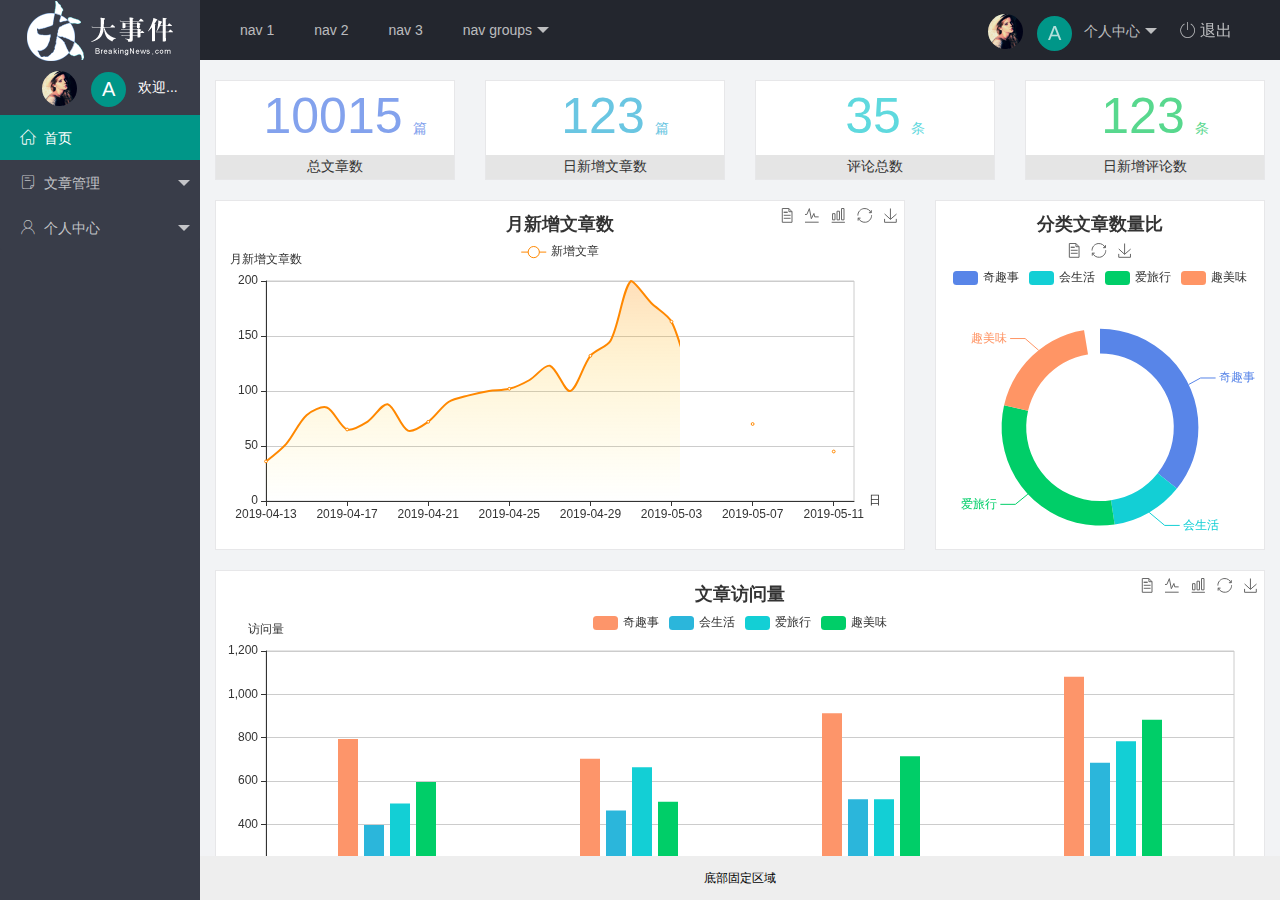
==== commit 10268bb7: "完成个人中心部分" ====
--- a/index.html
+++ b/index.html
@@ -38,9 +38,9 @@
               个人中心
             </a>
             <dl class="layui-nav-child">
-              <dd><a href="">基本资料</a></dd>
-              <dd><a href="">更换头像</a></dd>
-              <dd><a href="">重置密码</a></dd>
+              <dd><a href="/user/user_info.html" target="fm">基本资料</a></dd>
+              <dd><a href="/user/user_avatar.html" target="fm">更换头像</a></dd>
+              <dd><a href="/user/user_pwd.html" target="fm">重置密码</a></dd>
             </dl>
           </li>
           <li class="layui-nav-item" lay-header-event="menuRight" lay-unselect>
@@ -74,9 +74,9 @@
               <li class="layui-nav-item">
                 <a href="javascript:;"><i class="iconfont icon-user"></i>个人中心</a>
                 <dl class="layui-nav-child">
-                  <dd><a href="javascript:;"><i class="layui-icon layui-icon-app"></i>基本资料</a></dd>
-                  <dd><a href="javascript:;"><i class="layui-icon layui-icon-app"></i>更换头像</a></dd>
-                  <dd><a href=""><i class="layui-icon layui-icon-app"></i>重置密码</a></dd>
+                  <dd><a href="/user/user_info.html" target="fm"><i class="layui-icon layui-icon-app"></i>基本资料</a></dd>
+                  <dd><a href="/user/user_avatar.html" target="fm"><i class="layui-icon layui-icon-app"></i>更换头像</a></dd>
+                  <dd><a href="/user/user_pwd.html" target="fm"><i class="layui-icon layui-icon-app"></i>重置密码</a></dd>
                 </dl>
               </li>
         
--- a/assets/css/index.css
+++ b/assets/css/index.css
@@ -28,16 +28,16 @@
 }
 
 .layui-nav-img{
-  width: 40px;
-  height: 40px;
+  width: 35px;
+  height: 35px;
   border-radius: 50%;
 }
 
 .text-photo{
   display: inline-block;
-  width: 40px;
-  height: 40px;
-  line-height: 40px;
+  width: 35px;
+  height: 35px;
+  line-height: 35px;
   text-align: center;
   border-radius: 50%;
   background-color: #009688;
